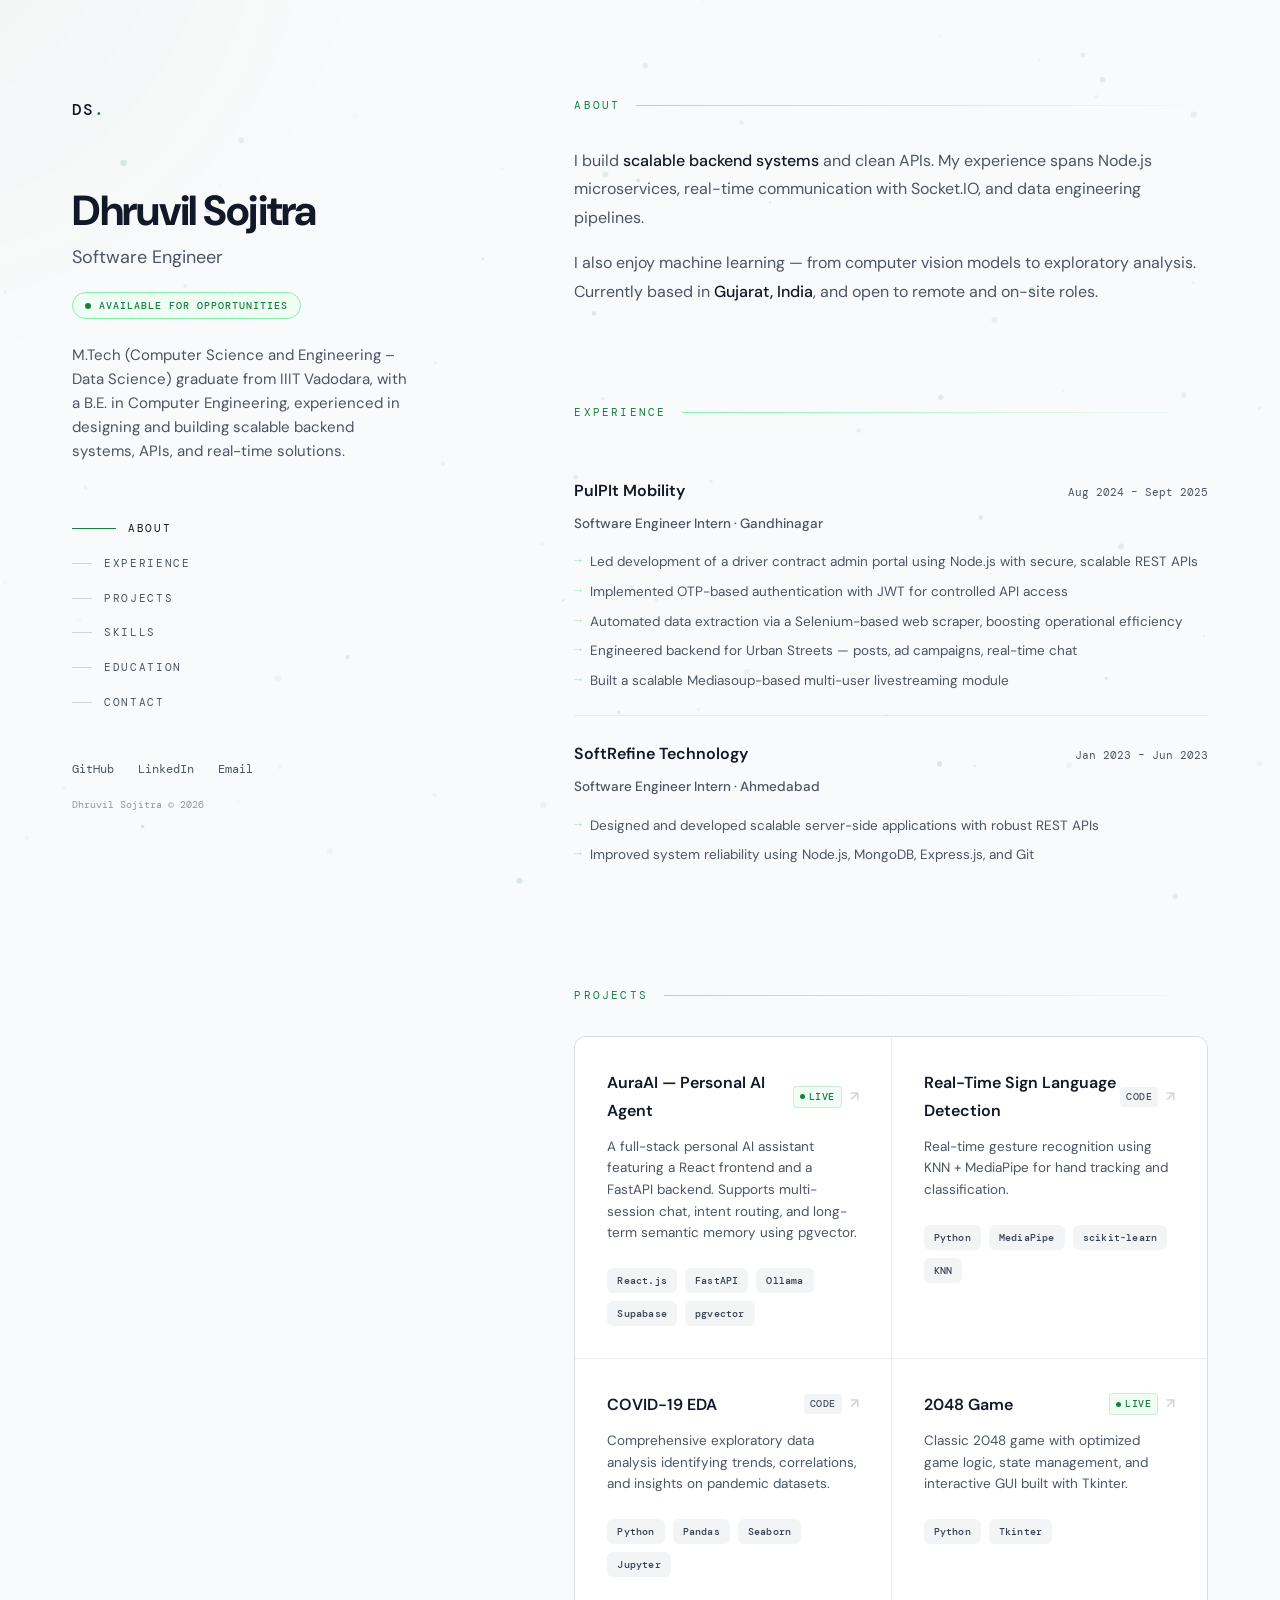
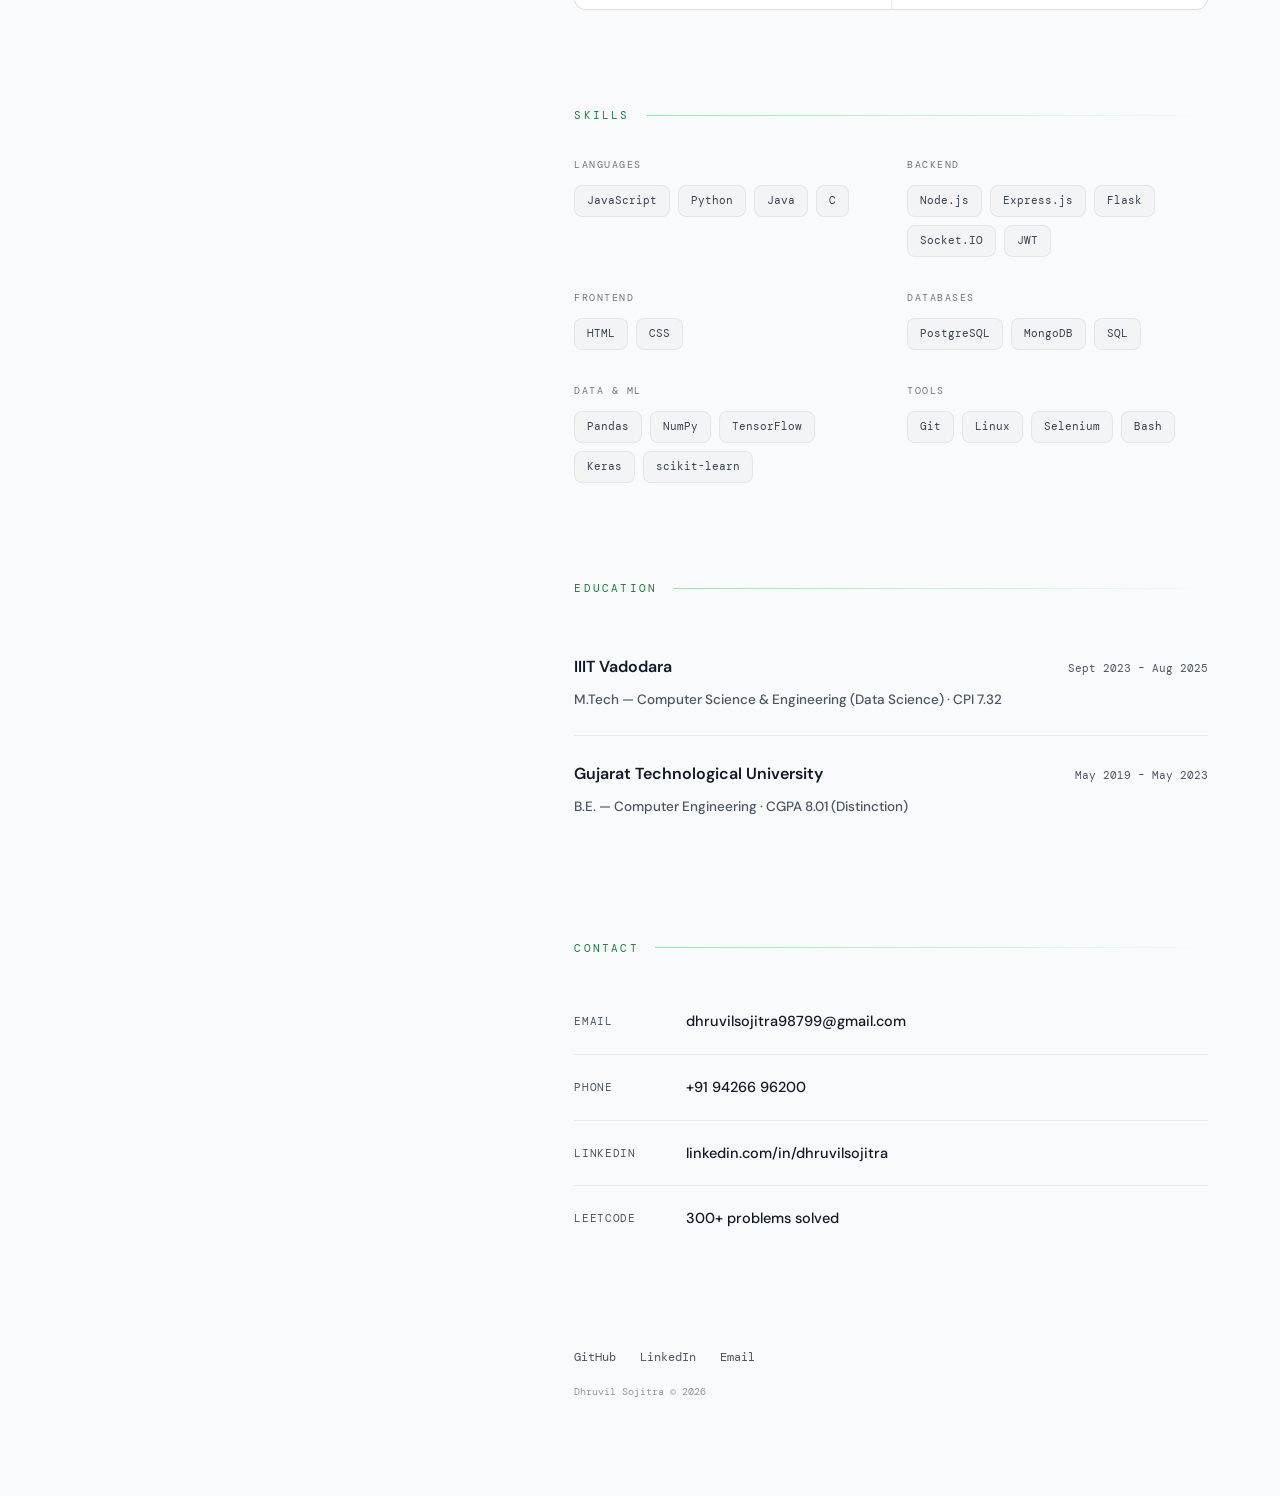
==== index.html @ 5734d267 "refactor: simplify experience, education, and contact sections to use a minimalist border-based list" ====
<!DOCTYPE html>
<html lang="en">

<head>
  <meta charset="UTF-8">
  <meta name="viewport" content="width=device-width, initial-scale=1.0">
  <title>Dhruvil Sojitra — Software Engineer</title>
  <link
    href="https://fonts.googleapis.com/css2?family=DM+Sans:ital,opsz,wght@0,300;0,400;0,500;0,700;1,300&family=DM+Mono:wght@300;400;500&display=swap"
    rel="stylesheet">
  <link rel="stylesheet" href="styles.css">
</head>

<body>

  <!-- Custom cursor -->
  <div id="cursor-dot"></div>
  <div id="cursor-ring"></div>

  <!-- Ambient light glow tracked by cursor -->
  <div id="ambient-light"></div>

  <!-- Particle background canvas -->
  <canvas id="particle-canvas"></canvas>

  <div class="container">
    <!-- Left Column (Sticky Sidebar Header/Hero) -->
    <header class="left-col">
      <div>
        <a href="#" class="logo">DS<span>.</span></a>

        <div class="hero-info">
          <h1>Dhruvil Sojitra</h1>
          <h2>Software Engineer</h2>
          <div class="hero-tag">Available for opportunities</div>
          <p class="hero-desc">
            M.Tech (Computer Science and Engineering – Data Science) graduate from IIIT Vadodara, with a B.E. in
            Computer Engineering, experienced in designing and building scalable backend systems, APIs, and real-time
            solutions.
          </p>
        </div>

        <nav class="nav-links">
          <a href="#about" class="nav-link active">
            <span class="nav-line"></span>
            <span class="nav-text">About</span>
          </a>
          <a href="#experience" class="nav-link">
            <span class="nav-line"></span>
            <span class="nav-text">Experience</span>
          </a>
          <a href="#projects" class="nav-link">
            <span class="nav-line"></span>
            <span class="nav-text">Projects</span>
          </a>
          <a href="#skills" class="nav-link">
            <span class="nav-line"></span>
            <span class="nav-text">Skills</span>
          </a>
          <a href="#education" class="nav-link">
            <span class="nav-line"></span>
            <span class="nav-text">Education</span>
          </a>
          <a href="#contact" class="nav-link">
            <span class="nav-line"></span>
            <span class="nav-text">Contact</span>
          </a>
        </nav>
      </div>

      <div class="left-footer">
        <div class="social-links">
          <a href="https://github.com/" target="_blank" aria-label="GitHub">GitHub</a>
          <a href="https://linkedin.com/" target="_blank" aria-label="LinkedIn">LinkedIn</a>
          <a href="mailto:dhruvilsojitra98799@gmail.com" aria-label="Email">Email</a>
        </div>
        <p class="copyright">Dhruvil Sojitra &copy; 2026</p>
      </div>
    </header>

    <!-- Right Column (Scrollable Main Content) -->
    <main class="right-col">
      <section id="about">
        <div class="section-label">About</div>
        <div class="about-text">
          <p>
            I build <strong>scalable backend systems</strong> and clean APIs. My experience spans Node.js microservices,
            real-time communication with Socket.IO, and data engineering pipelines.
          </p>
          <p>
            I also enjoy machine learning — from computer vision models to exploratory analysis. Currently based in
            <strong>Gujarat, India</strong>, and open to remote and on-site roles.
          </p>
        </div>
      </section>

      <section id="experience">
        <div class="section-label">Experience</div>

        <div class="exp-item">
          <div class="exp-header">
            <span class="exp-company">PulPIt Mobility</span>
            <span class="exp-date">Aug 2024 – Sept 2025</span>
          </div>
          <div class="exp-role">Software Engineer Intern · Gandhinagar</div>
          <ul class="exp-bullets">
            <li>Led development of a driver contract admin portal using Node.js with secure, scalable REST APIs</li>
            <li>Implemented OTP-based authentication with JWT for controlled API access</li>
            <li>Automated data extraction via a Selenium-based web scraper, boosting operational efficiency</li>
            <li>Engineered backend for Urban Streets — posts, ad campaigns, real-time chat</li>
            <li>Built a scalable Mediasoup-based multi-user livestreaming module</li>
          </ul>
        </div>

        <div class="exp-item">
          <div class="exp-header">
            <span class="exp-company">SoftRefine Technology</span>
            <span class="exp-date">Jan 2023 – Jun 2023</span>
          </div>
          <div class="exp-role">Software Engineer Intern · Ahmedabad</div>
          <ul class="exp-bullets">
            <li>Designed and developed scalable server-side applications with robust REST APIs</li>
            <li>Improved system reliability using Node.js, MongoDB, Express.js, and Git</li>
          </ul>
        </div>
      </section>

      <section id="projects">
        <div class="section-label">Projects</div>
        <div class="projects-grid">
          <a class="project-card" href="https://github.com/SojitraDhruvil/ai-agent-backend" target="_blank">
            <div class="project-name">
              <span>AuraAI — Personal AI Agent</span>
              <div class="project-link-meta">
                <span class="link-type live-tag"><span class="live-dot"></span>Live</span>
                <span class="project-arrow">↗</span>
              </div>
            </div>
            <p class="project-desc">A full-stack personal AI assistant featuring a React frontend and a FastAPI backend.
              Supports multi-session chat, intent routing, and long-term semantic memory using pgvector.</p>
            <div class="project-stack">
              <span class="tag">React.js</span>
              <span class="tag">FastAPI</span>
              <span class="tag">Ollama</span>
              <span class="tag">Supabase</span>
              <span class="tag">pgvector</span>
            </div>
          </a>
          <a class="project-card" href="https://github.com/SojitraDhruvil/SIgn-Language-detaction-using-KNN"
            target="_blank">
            <div class="project-name">
              <span>Real-Time Sign Language Detection</span>
              <div class="project-link-meta">
                <span class="link-type">Code</span>
                <span class="project-arrow">↗</span>
              </div>
            </div>
            <p class="project-desc">Real-time gesture recognition using KNN + MediaPipe for hand tracking and
              classification.</p>
            <div class="project-stack">
              <span class="tag">Python</span>
              <span class="tag">MediaPipe</span>
              <span class="tag">scikit-learn</span>
              <span class="tag">KNN</span>
            </div>
          </a>

          <a class="project-card" href="https://github.com/SojitraDhruvil/covid-19-visualization/tree/main"
            target="_blank">
            <div class="project-name">
              <span>COVID-19 EDA</span>
              <div class="project-link-meta">
                <span class="link-type">Code</span>
                <span class="project-arrow">↗</span>
              </div>
            </div>
            <p class="project-desc">Comprehensive exploratory data analysis identifying trends, correlations, and
              insights on pandemic datasets.</p>
            <div class="project-stack">
              <span class="tag">Python</span>
              <span class="tag">Pandas</span>
              <span class="tag">Seaborn</span>
              <span class="tag">Jupyter</span>
            </div>
          </a>



          <a class="project-card" href="https://2048-web-eight.vercel.app" target="_blank">
            <div class="project-name">
              <span>2048 Game</span>
              <div class="project-link-meta">
                <span class="link-type live-tag"><span class="live-dot"></span>Live</span>
                <span class="project-arrow">↗</span>
              </div>
            </div>
            <p class="project-desc">Classic 2048 game with optimized game logic, state management, and interactive GUI
              built with Tkinter.</p>
            <div class="project-stack">
              <span class="tag">Python</span>
              <span class="tag">Tkinter</span>
            </div>
          </a>
        </div>
      </section>

      <section id="skills">
        <div class="section-label">Skills</div>
        <div class="skills-grid">
          <div class="skill-group">
            <div class="skill-group-name">Languages</div>
            <div class="skill-tags">
              <span class="skill-tag">JavaScript</span>
              <span class="skill-tag">Python</span>
              <span class="skill-tag">Java</span>
              <span class="skill-tag">C</span>
            </div>
          </div>
          <div class="skill-group">
            <div class="skill-group-name">Backend</div>
            <div class="skill-tags">
              <span class="skill-tag">Node.js</span>
              <span class="skill-tag">Express.js</span>
              <span class="skill-tag">Flask</span>
              <span class="skill-tag">Socket.IO</span>
              <span class="skill-tag">JWT</span>
            </div>
          </div>
          <div class="skill-group">
            <div class="skill-group-name">Frontend</div>
            <div class="skill-tags">
              <span class="skill-tag">HTML</span>
              <span class="skill-tag">CSS</span>
            </div>
          </div>
          <div class="skill-group">
            <div class="skill-group-name">Databases</div>
            <div class="skill-tags">
              <span class="skill-tag">PostgreSQL</span>
              <span class="skill-tag">MongoDB</span>
              <span class="skill-tag">SQL</span>
            </div>
          </div>
          <div class="skill-group">
            <div class="skill-group-name">Data & ML</div>
            <div class="skill-tags">
              <span class="skill-tag">Pandas</span>
              <span class="skill-tag">NumPy</span>
              <span class="skill-tag">TensorFlow</span>
              <span class="skill-tag">Keras</span>
              <span class="skill-tag">scikit-learn</span>
            </div>
          </div>
          <div class="skill-group">
            <div class="skill-group-name">Tools</div>
            <div class="skill-tags">
              <span class="skill-tag">Git</span>
              <span class="skill-tag">Linux</span>
              <span class="skill-tag">Selenium</span>
              <span class="skill-tag">Bash</span>
            </div>
          </div>
        </div>
      </section>

      <section id="education">
        <div class="section-label">Education</div>

        <div class="edu-item">
          <div class="edu-header">
            <span class="edu-school">IIIT Vadodara</span>
            <span class="edu-date">Sept 2023 – Aug 2025</span>
          </div>
          <div class="edu-degree">M.Tech — Computer Science & Engineering (Data Science) · CPI 7.32</div>
        </div>

        <div class="edu-item">
          <div class="edu-header">
            <span class="edu-school">Gujarat Technological University</span>
            <span class="edu-date">May 2019 – May 2023</span>
          </div>
          <div class="edu-degree">B.E. — Computer Engineering · CGPA 8.01 (Distinction)</div>
        </div>
      </section>

      <section id="contact">
        <div class="section-label">Contact</div>
        <div class="contact-list">
          <a class="contact-row" href="mailto:dhruvilsojitra98799@gmail.com">
            <span class="contact-label">Email</span>
            <span class="contact-value">dhruvilsojitra98799@gmail.com</span>
          </a>
          <a class="contact-row" href="tel:+919426696200">
            <span class="contact-label">Phone</span>
            <span class="contact-value">+91 94266 96200</span>
          </a>
          <a class="contact-row" href="https://linkedin.com/" target="_blank">
            <span class="contact-label">LinkedIn</span>
            <span class="contact-value">linkedin.com/in/dhruvilsojitra</span>
          </a>
          <a class="contact-row" href="https://leetcode.com/u/dhruvil_sojitra/" target="_blank">
            <span class="contact-label">LeetCode</span>
            <span class="contact-value">300+ problems solved</span>
          </a>
        </div>
      </section>

      <!-- Mobile-only Footer -->
      <footer class="mobile-footer">
        <div class="social-links">
          <a href="https://github.com/" target="_blank">GitHub</a>
          <a href="https://linkedin.com/" target="_blank">LinkedIn</a>
          <a href="mailto:dhruvilsojitra98799@gmail.com">Email</a>
        </div>
        <p class="copyright">Dhruvil Sojitra &copy; 2026</p>
      </footer>
    </main>
  </div>

  <script src="script.js"></script>
</body>

</html>
---- styles.css ----
:root {
  /* Premium Soft Warm Light Color System */
  --bg: #f9fafb;             /* ultra-clean light slate gray-white */
  --bg-sidebar: #f3f4f6;     /* slightly darker off-white for sticky sidebar */
  --surface: #ffffff;        /* pure white for cards */
  --text: #111827;           /* deep graphite black */
  --muted: #4b5563;          /* slate gray */
  --faint: #d1d5db;          /* light border gray */
  --border: rgba(0, 0, 0, 0.06);

  /* Forest Green Accent */
  --accent: #15803d;         /* modern forest green */
  --accent-light: #f0fdf4;   /* very light mint glow */
  --accent-mid: #86efac;     /* pastel green */
  --accent-glow: rgba(21, 128, 61, 0.06);

  --tag-bg: #f3f4f6;
  --tag-text: #374151;
}

*,
*::before,
*::after {
  box-sizing: border-box;
  margin: 0;
  padding: 0;
}

html {
  scroll-behavior: smooth;
  scroll-padding-top: 2rem;
}

body {
  font-family: 'DM Sans', sans-serif;
  background: var(--bg);
  color: var(--text);
  font-size: 15px;
  line-height: 1.7;
  -webkit-font-smoothing: antialiased;
  overflow-x: hidden;
}

/* Custom cursor (Hidden by default on touch screens, active on desktop) */
@media (hover: hover) and (pointer: fine) {
  * {
    cursor: none !important;
  }
  
  #cursor-dot {
    position: fixed;
    top: 0;
    left: 0;
    z-index: 9999;
    width: 6px;
    height: 6px;
    border-radius: 50%;
    background: var(--text);
    pointer-events: none;
    transform: translate(-50%, -50%);
    transition: width 0.15s, height 0.15s, background-color 0.15s;
  }

  #cursor-ring {
    position: fixed;
    top: 0;
    left: 0;
    z-index: 9998;
    width: 32px;
    height: 32px;
    border-radius: 50%;
    border: 1px solid var(--text);
    pointer-events: none;
    transform: translate(-50%, -50%);
    opacity: 0.3;
    transition: width 0.25s cubic-bezier(0.215, 0.610, 0.355, 1.000), 
                height 0.25s cubic-bezier(0.215, 0.610, 0.355, 1.000), 
                opacity 0.25s, border-color 0.25s;
  }

  body.hovering #cursor-dot {
    width: 10px;
    height: 10px;
    background-color: var(--accent);
  }

  body.hovering #cursor-ring {
    width: 48px;
    height: 48px;
    opacity: 0.15;
    border-color: var(--accent);
  }
}

/* ─── AMBIENT GLOW BACKDROP ─── */
#ambient-light {
  position: fixed;
  top: 0;
  left: 0;
  width: 100%;
  height: 100%;
  pointer-events: none;
  z-index: 0;
  background: radial-gradient(
    600px circle at var(--mouse-x, -100px) var(--mouse-y, -100px),
    rgba(21, 128, 61, 0.04),
    transparent 80%
  );
}

/* ─── PARTICLE CANVAS ─── */
#particle-canvas {
  position: fixed;
  top: 0;
  left: 0;
  width: 100%;
  height: 100%;
  pointer-events: none;
  z-index: 0;
  opacity: 0.4;
}

/* ─── LAYOUT CONTAINER ─── */
.container {
  display: flex;
  max-width: 1200px;
  margin: 0 auto;
  gap: 5rem;
  padding: 0 2rem;
  position: relative;
  z-index: 1;
}

/* ─── LEFT COLUMN (Sticky Hero / Navigation) ─── */
.left-col {
  position: sticky;
  top: 0;
  height: 100vh;
  width: 40%;
  padding: 6rem 0;
  display: flex;
  flex-direction: column;
  justify-content: space-between;
  gap: 3rem;
}

.logo {
  font-family: 'DM Mono', monospace;
  font-size: 16px;
  font-weight: 500;
  letter-spacing: 0.05em;
  color: var(--text);
  text-decoration: none;
}

.logo span {
  color: var(--accent);
}

.hero-info {
  margin-top: 4rem;
}

.hero-info h1 {
  font-size: 42px;
  font-weight: 700;
  letter-spacing: -0.03em;
  line-height: 1.1;
  color: var(--text);
}

.hero-info h2 {
  font-size: 18px;
  font-weight: 400;
  color: var(--muted);
  margin-top: 0.5rem;
}

.hero-tag {
  display: inline-flex;
  align-items: center;
  gap: 8px;
  font-family: 'DM Mono', monospace;
  font-size: 10px;
  text-transform: uppercase;
  letter-spacing: 0.1em;
  color: var(--accent);
  background: var(--accent-light);
  border: 1px solid var(--accent-mid);
  padding: 4px 12px;
  border-radius: 99px;
  margin-top: 1.25rem;
  font-weight: 500;
}

.hero-tag::before {
  content: '';
  width: 6px;
  height: 6px;
  border-radius: 50%;
  background: var(--accent);
  animation: pulse-ring 2s ease infinite;
}

@keyframes pulse-ring {
  0% {
    transform: scale(0.9);
    opacity: 1;
  }
  50% {
    transform: scale(1.15);
    opacity: 0.4;
  }
  100% {
    transform: scale(0.9);
    opacity: 1;
  }
}

.hero-desc {
  font-size: 15px;
  color: var(--muted);
  margin-top: 1.5rem;
  max-width: 340px;
  line-height: 1.6;
}

/* Vertical Sticky Nav Links */
.left-col .nav-links {
  display: flex;
  flex-direction: column;
  gap: 1rem;
  margin-top: 3.5rem;
}

.nav-link {
  display: flex;
  align-items: center;
  gap: 0.75rem;
  text-decoration: none;
  color: var(--muted);
  font-family: 'DM Mono', monospace;
  font-size: 11px;
  text-transform: uppercase;
  letter-spacing: 0.15em;
  width: fit-content;
  transition: color 0.3s;
}

.nav-line {
  width: 20px;
  height: 1px;
  background: var(--faint);
  transition: width 0.3s ease, background-color 0.3s ease;
}

.nav-link:hover,
.nav-link.active {
  color: var(--text);
}

.nav-link:hover .nav-line,
.nav-link.active .nav-line {
  width: 44px;
  background-color: var(--accent);
}

/* Left Footer */
.left-footer {
  margin-top: auto;
}

.social-links {
  display: flex;
  gap: 1.5rem;
  margin-bottom: 1rem;
}

.social-links a {
  font-family: 'DM Mono', monospace;
  font-size: 12px;
  color: var(--muted);
  text-decoration: none;
  transition: color 0.2s, transform 0.2s;
}

.social-links a:hover {
  color: var(--accent);
}

.copyright {
  font-family: 'DM Mono', monospace;
  font-size: 10px;
  color: var(--muted);
  opacity: 0.6;
}


/* ─── RIGHT COLUMN (Scrollable Sections) ─── */
.right-col {
  width: 60%;
  padding: 6rem 0;
  display: flex;
  flex-direction: column;
  gap: 6rem;
}

section {
  position: relative;
}

.section-label {
  font-family: 'DM Mono', monospace;
  font-size: 11px;
  letter-spacing: 0.2em;
  text-transform: uppercase;
  color: var(--accent);
  margin-bottom: 2rem;
  display: flex;
  align-items: center;
  gap: 1rem;
}

.section-label::after {
  content: '';
  flex: 1;
  height: 1px;
  background: linear-gradient(to right, var(--accent-mid), transparent);
}

/* ─── ABOUT ─── */
.about-text {
  font-size: 16px;
  line-height: 1.8;
  color: var(--muted);
  display: flex;
  flex-direction: column;
  gap: 1rem;
}

.about-text strong {
  color: var(--text);
  font-weight: 500;
}


/* ─── EXPERIENCE ─── */
.exp-item {
  position: relative;
  padding: 1.5rem 0;
  border-bottom: 1px solid var(--border);
  transition: all 0.3s cubic-bezier(0.25, 0.46, 0.45, 0.94);
}

.exp-item:last-child {
  border-bottom: none;
}

.exp-item:hover {
  padding-left: 12px;
}

.exp-item:hover .exp-company {
  color: var(--accent);
}

.exp-header {
  display: flex;
  justify-content: space-between;
  align-items: baseline;
  flex-wrap: wrap;
  gap: 0.5rem;
  margin-bottom: 0.5rem;
}

.exp-company {
  font-weight: 600;
  font-size: 16px;
  color: var(--text);
  transition: color 0.2s;
}

.exp-date {
  font-family: 'DM Mono', monospace;
  font-size: 11px;
  color: var(--muted);
}

.exp-role {
  font-size: 13.5px;
  font-weight: 500;
  color: var(--muted);
  margin-bottom: 1rem;
}

.exp-bullets {
  list-style: none;
  display: flex;
  flex-direction: column;
  gap: 0.5rem;
}

.exp-bullets li {
  font-size: 13.5px;
  color: var(--muted);
  padding-left: 1rem;
  position: relative;
  line-height: 1.6;
}

.exp-bullets li::before {
  content: '→';
  position: absolute;
  left: 0;
  top: 0;
  color: var(--accent-mid);
  font-family: 'DM Mono', monospace;
  font-size: 12px;
  transition: color 0.3s;
}

.exp-item:hover .exp-bullets li::before {
  color: var(--accent);
}


/* ─── PROJECTS ─── */
.projects-grid {
  display: grid;
  grid-template-columns: repeat(auto-fill, minmax(280px, 1fr));
  gap: 1px;
  border: 1px solid var(--border);
  border-radius: 12px;
  overflow: hidden;
  background: var(--border);
}

.project-card {
  background: var(--surface);
  padding: 2rem;
  text-decoration: none;
  color: inherit;
  display: block;
  position: relative;
  transition: background 0.25s, transform 0.25s, box-shadow 0.25s;
  overflow: hidden;
}

.project-card::before {
  content: '';
  position: absolute;
  top: 0; left: 0; right: 0; height: 2px;
  background: linear-gradient(90deg, var(--accent), var(--accent-mid));
  transform: scaleX(0);
  transform-origin: left;
  transition: transform 0.3s ease;
}

.project-card:hover {
  background: var(--accent-light);
  transform: translateY(-2px);
  box-shadow: 0 8px 24px rgba(0, 0, 0, 0.03);
}

.project-card:hover::before {
  transform: scaleX(1);
}

.project-name {
  font-weight: 600;
  font-size: 16px;
  color: var(--text);
  margin-bottom: 0.75rem;
  display: flex;
  align-items: center;
  justify-content: space-between;
  transition: color 0.2s;
}

.project-card:hover .project-name {
  color: var(--accent);
}

.project-arrow {
  color: var(--faint);
  font-size: 14px;
  transition: transform 0.25s, color 0.25s;
}

.project-card:hover .project-arrow {
  transform: translate(3px, -3px);
  color: var(--accent);
}

.project-link-meta {
  display: flex;
  align-items: center;
  gap: 0.5rem;
}

.link-type {
  font-family: 'DM Mono', monospace;
  font-size: 9.5px;
  text-transform: uppercase;
  letter-spacing: 0.05em;
  color: var(--muted);
  background: var(--tag-bg);
  padding: 2px 6px;
  border-radius: 4px;
  transition: all 0.2s;
  font-weight: 500;
}

.project-card:hover .link-type {
  background: rgba(21, 128, 61, 0.08);
  color: var(--accent);
}

.live-tag {
  display: inline-flex;
  align-items: center;
  gap: 4px;
  background: var(--accent-light) !important;
  color: var(--accent) !important;
  border: 1px solid rgba(21, 128, 61, 0.15);
}

.live-dot {
  width: 5px;
  height: 5px;
  background-color: var(--accent);
  border-radius: 50%;
  animation: live-blink 1.5s ease-in-out infinite;
}

@keyframes live-blink {
  0%, 100% {
    opacity: 0.35;
    transform: scale(0.9);
  }
  50% {
    opacity: 1;
    transform: scale(1.25);
  }
}



.project-desc {
  font-size: 13.5px;
  color: var(--muted);
  margin-bottom: 1.5rem;
  line-height: 1.6;
}

.project-stack {
  display: flex;
  flex-wrap: wrap;
  gap: 8px;
}

.tag {
  font-family: 'DM Mono', monospace;
  font-size: 10px;
  color: var(--tag-text);
  background: var(--tag-bg);
  padding: 4px 10px;
  border-radius: 6px;
  letter-spacing: 0.02em;
  font-weight: 500;
  transition: all 0.2s;
}

.project-card:hover .tag {
  background: rgba(21, 128, 61, 0.08);
  color: var(--accent);
}


/* ─── SKILLS ─── */
.skills-grid {
  display: grid;
  grid-template-columns: repeat(2, 1fr);
  gap: 2rem;
}

.skill-group-name {
  font-family: 'DM Mono', monospace;
  font-size: 10px;
  letter-spacing: 0.15em;
  text-transform: uppercase;
  color: var(--muted);
  margin-bottom: 0.75rem;
  opacity: 0.8;
}

.skill-tags {
  display: flex;
  flex-wrap: wrap;
  gap: 8px;
}

.skill-tag {
  font-family: 'DM Mono', monospace;
  font-size: 10.5px;
  color: var(--tag-text);
  background: var(--tag-bg);
  padding: 6px 12px;
  border-radius: 8px;
  border: 1px solid var(--border);
  transition: all 0.2s cubic-bezier(0.215, 0.610, 0.355, 1.000);
}

.skill-tag:hover {
  background: var(--accent-light);
  color: var(--accent);
  border-color: var(--accent-mid);
  transform: translateY(-2px);
  box-shadow: 0 4px 12px rgba(21, 128, 61, 0.05);
}


/* ─── EDUCATION ─── */
.edu-item {
  position: relative;
  padding: 1.5rem 0;
  border-bottom: 1px solid var(--border);
  transition: all 0.3s cubic-bezier(0.25, 0.46, 0.45, 0.94);
}

.edu-item:last-child {
  border-bottom: none;
}

.edu-item:hover {
  padding-left: 12px;
}

.edu-item:hover .edu-school {
  color: var(--accent);
}

.edu-header {
  display: flex;
  justify-content: space-between;
  align-items: baseline;
  flex-wrap: wrap;
  gap: 0.5rem;
  margin-bottom: 0.5rem;
}

.edu-school {
  font-weight: 600;
  font-size: 16px;
  color: var(--text);
  transition: color 0.2s;
}

.edu-date {
  font-family: 'DM Mono', monospace;
  font-size: 11px;
  color: var(--muted);
}

.edu-degree {
  font-size: 13.5px;
  font-weight: 500;
  color: var(--muted);
}


/* ─── CONTACT ─── */
.contact-list {
  display: flex;
  flex-direction: column;
}

.contact-row {
  display: flex;
  align-items: center;
  gap: 0.75rem;
  padding: 1.25rem 0;
  border-bottom: 1px solid var(--border);
  text-decoration: none;
  color: var(--text);
  transition: all 0.3s cubic-bezier(0.25, 0.46, 0.45, 0.94);
}

.contact-row:last-child {
  border-bottom: none;
}

.contact-row:hover {
  padding-left: 12px;
  color: var(--accent);
}

.contact-label {
  font-family: 'DM Mono', monospace;
  font-size: 11px;
  color: var(--muted);
  width: 100px;
  flex-shrink: 0;
  letter-spacing: 0.06em;
  text-transform: uppercase;
}

.contact-value {
  font-size: 14.5px;
  font-weight: 500;
  word-break: break-all;
  transition: color 0.2s;
}


/* ─── RESPONSIVE STYLES ─── */
@media (max-width: 1023px) {
  /* Hide custom cursor elements on mobile / tablet to prevent lag */
  #cursor-dot,
  #cursor-ring {
    display: none !important;
  }
  
  * {
    cursor: auto !important;
  }

  .container {
    flex-direction: column;
    gap: 3rem;
    padding: 0 1.5rem;
  }

  .left-col {
    position: relative;
    width: 100%;
    height: auto;
    padding: 4rem 0 0;
  }

  .hero-info {
    margin-top: 2rem;
  }

  .hero-info h1 {
    font-size: 36px;
  }

  .left-col .nav-links {
    display: none; /* Hide vertical navigation on mobile devices */
  }

  .left-footer {
    display: none; /* Move to the bottom footer */
  }

  .right-col {
    width: 100%;
    padding: 0 0 4rem;
    gap: 4.5rem;
  }

  .skills-grid {
    grid-template-columns: 1fr;
    gap: 1.5rem;
  }

  .contact-row {
    padding: 1rem 0;
  }
}
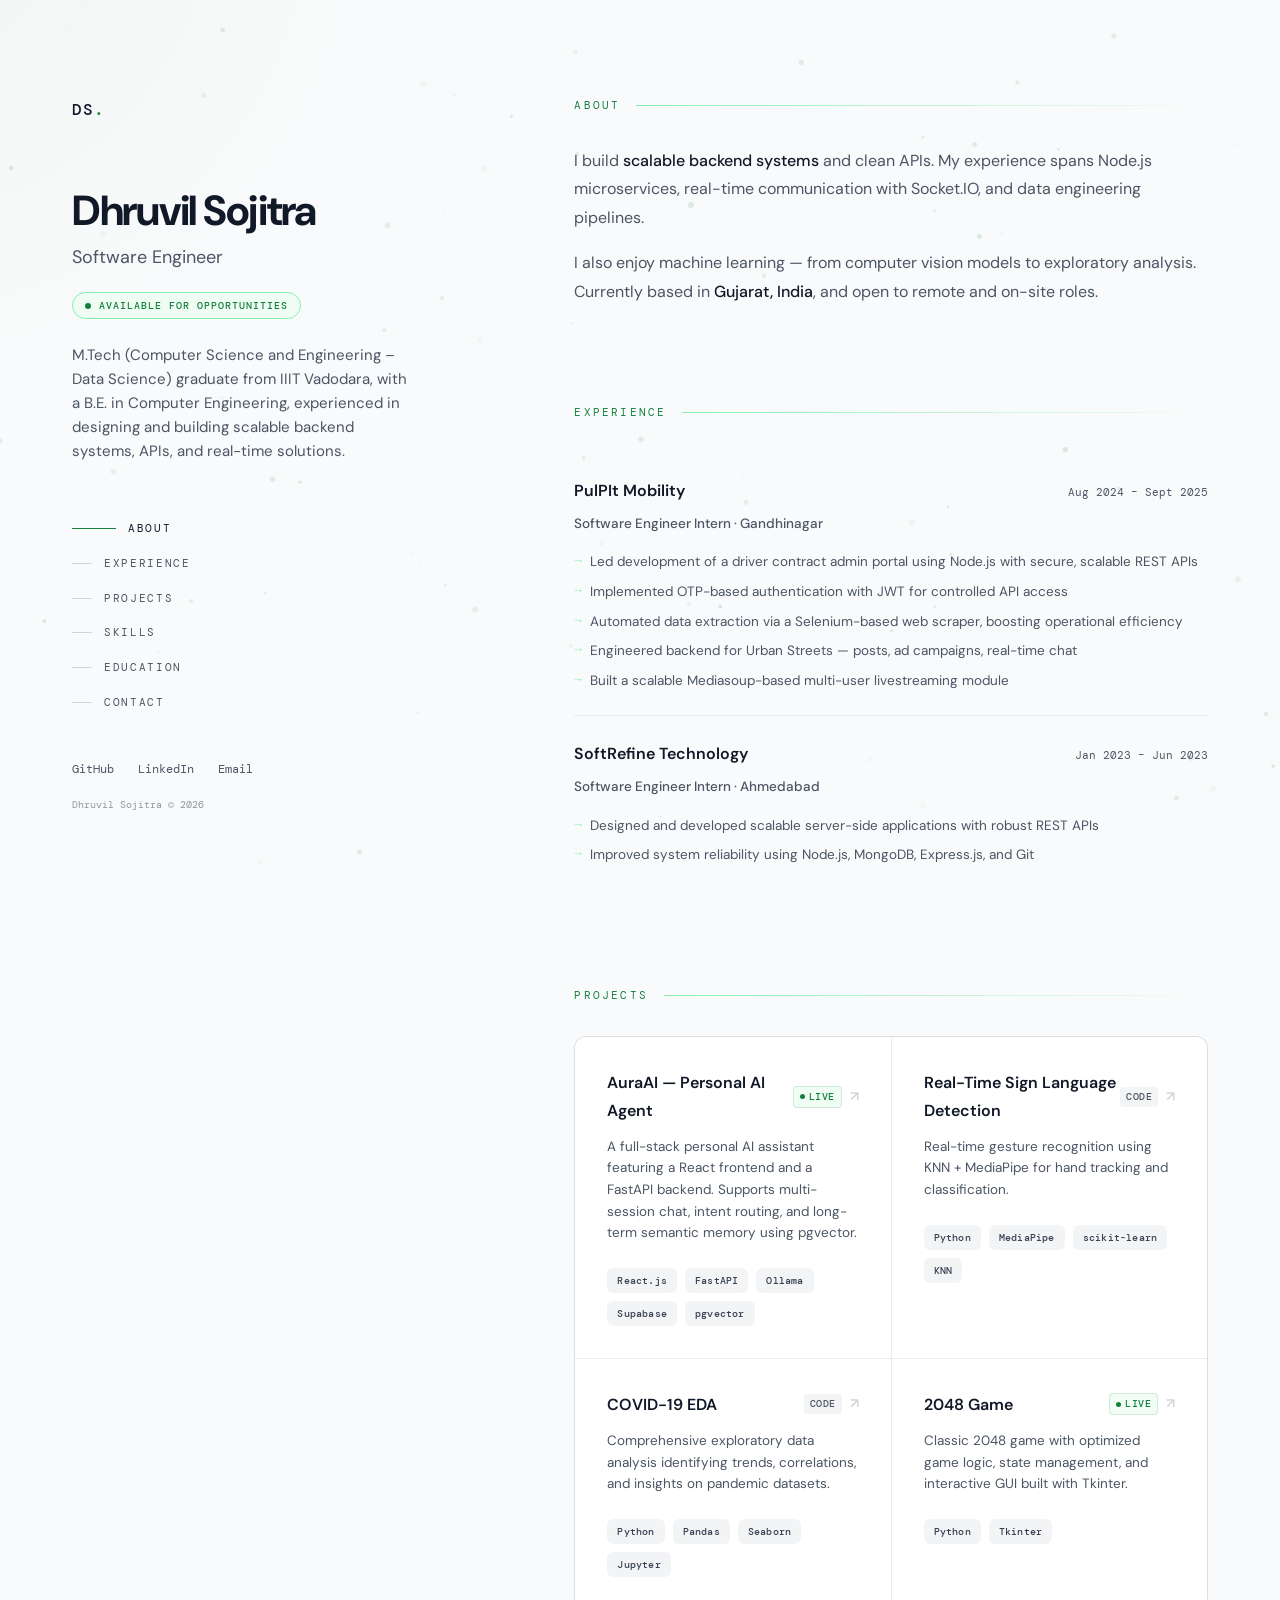
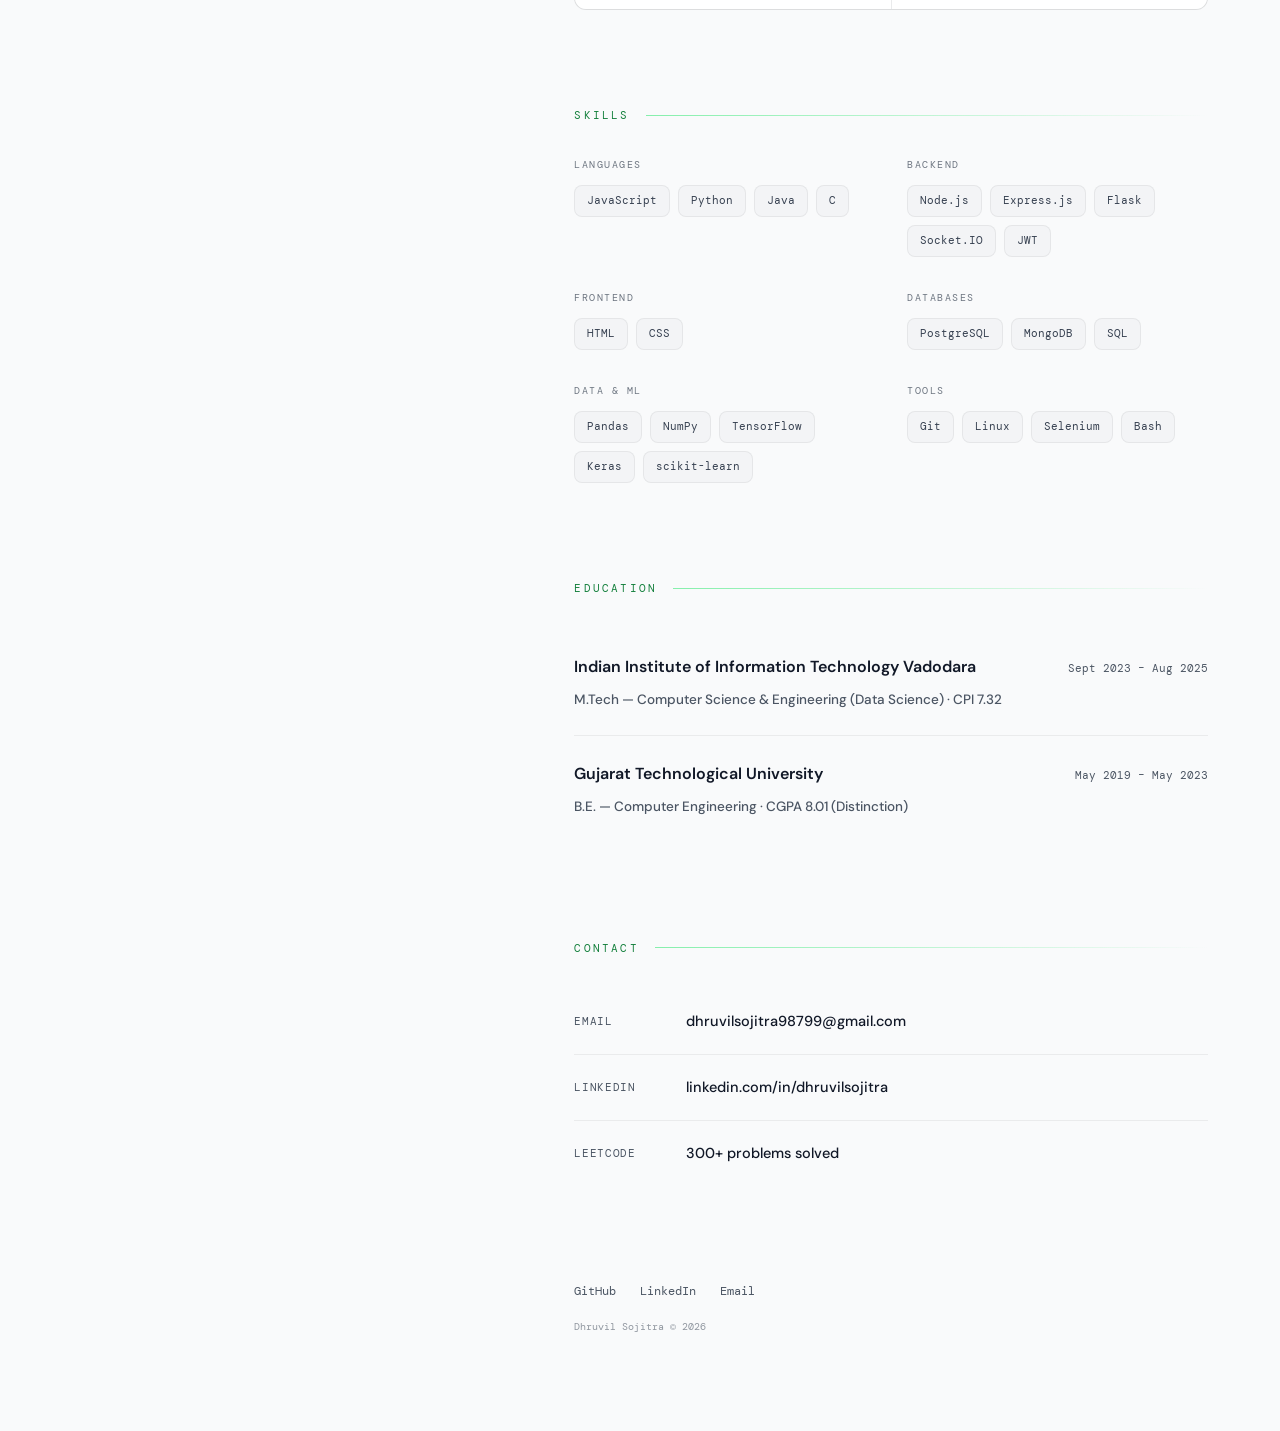
==== commit 10dfa796: "chore: update project link, expand institution name, and comment out phone contact" ====
--- a/index.html
+++ b/index.html
@@ -128,7 +128,7 @@
       <section id="projects">
         <div class="section-label">Projects</div>
         <div class="projects-grid">
-          <a class="project-card" href="https://github.com/SojitraDhruvil/ai-agent-backend" target="_blank">
+          <a class="project-card" href="https://aura-ai-pearl.vercel.app" target="_blank">
             <div class="project-name">
               <span>AuraAI — Personal AI Agent</span>
               <div class="project-link-meta">
@@ -268,7 +268,7 @@
 
         <div class="edu-item">
           <div class="edu-header">
-            <span class="edu-school">IIIT Vadodara</span>
+            <span class="edu-school">Indian Institute of Information Technology Vadodara</span>
             <span class="edu-date">Sept 2023 – Aug 2025</span>
           </div>
           <div class="edu-degree">M.Tech — Computer Science & Engineering (Data Science) · CPI 7.32</div>
@@ -290,10 +290,10 @@
             <span class="contact-label">Email</span>
             <span class="contact-value">dhruvilsojitra98799@gmail.com</span>
           </a>
-          <a class="contact-row" href="tel:+919426696200">
+          <!-- <a class="contact-row" href="tel:+919426696200">
             <span class="contact-label">Phone</span>
             <span class="contact-value">+91 94266 96200</span>
-          </a>
+          </a> -->
           <a class="contact-row" href="https://linkedin.com/" target="_blank">
             <span class="contact-label">LinkedIn</span>
             <span class="contact-value">linkedin.com/in/dhruvilsojitra</span>
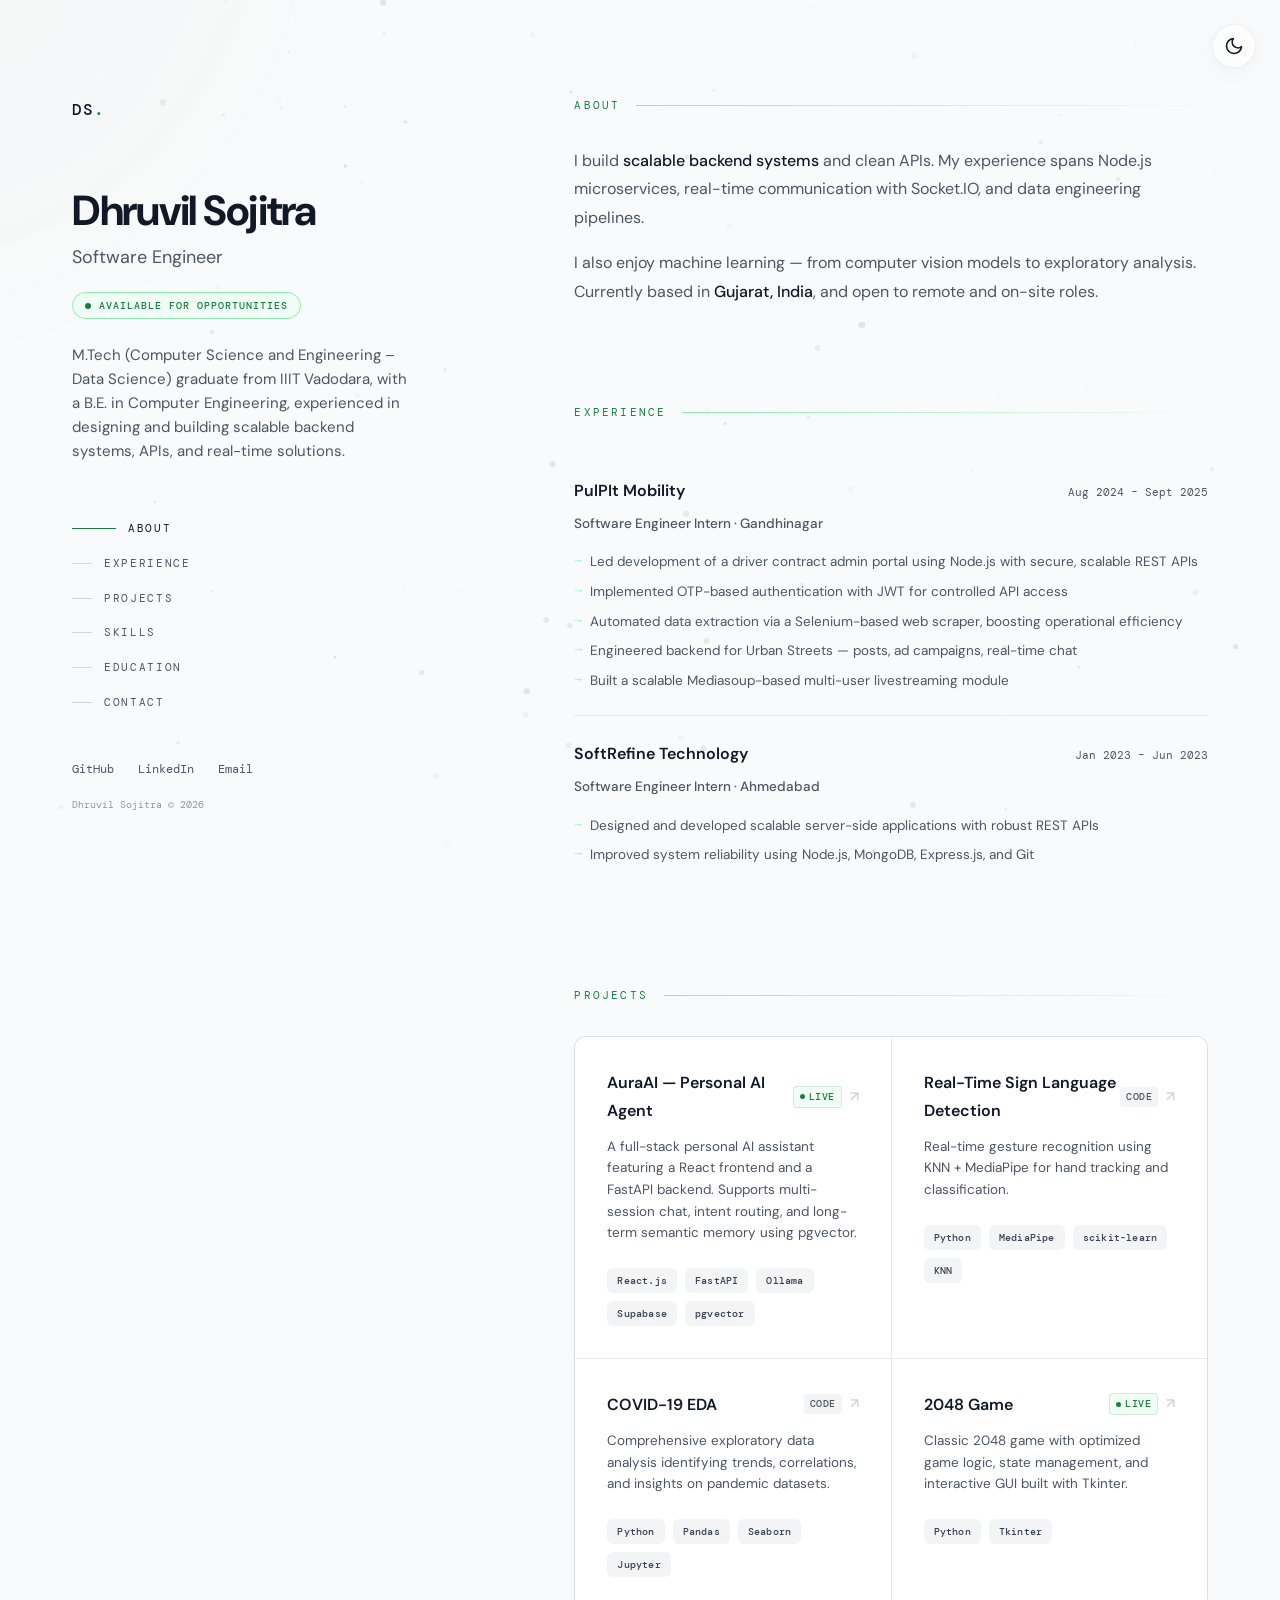
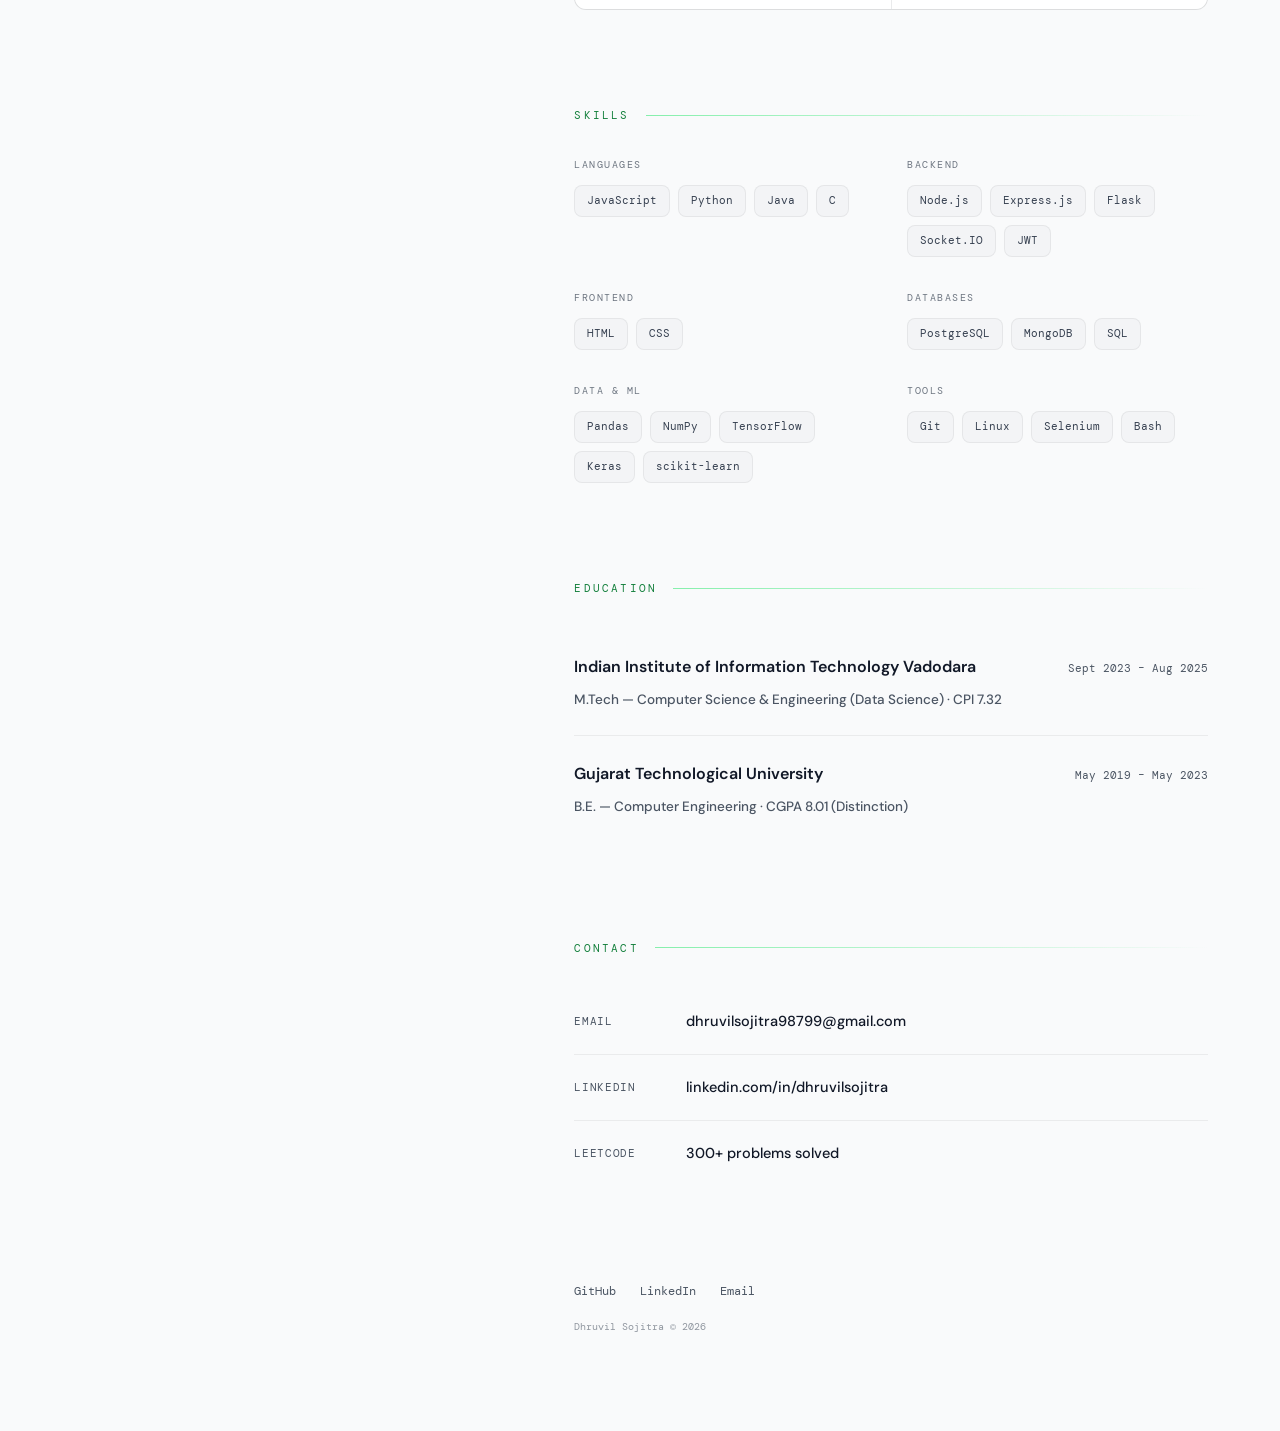
==== commit 2b79b775: "feat: add persistent dark mode support with theme toggle button and dynamic particle accents" ====
--- a/index.html
+++ b/index.html
@@ -9,6 +9,17 @@
     href="https://fonts.googleapis.com/css2?family=DM+Sans:ital,opsz,wght@0,300;0,400;0,500;0,700;1,300&family=DM+Mono:wght@300;400;500&display=swap"
     rel="stylesheet">
   <link rel="stylesheet" href="styles.css">
+  <script>
+    // Blocking script to prevent flash of light theme
+    (function () {
+      const savedTheme = localStorage.getItem('theme');
+      if (savedTheme === 'dark' || (!savedTheme && window.matchMedia('(prefers-color-scheme: dark)').matches)) {
+        document.documentElement.classList.add('dark');
+      } else {
+        document.documentElement.classList.remove('dark');
+      }
+    })();
+  </script>
 </head>
 
 <body>
@@ -22,6 +33,26 @@
 
   <!-- Particle background canvas -->
   <canvas id="particle-canvas"></canvas>
+
+  <!-- Floating Theme Toggle Button -->
+  <button id="theme-toggle" class="theme-toggle" aria-label="Toggle theme">
+    <!-- Sun icon -->
+    <svg class="sun-icon" xmlns="http://www.w3.org/2000/svg" viewBox="0 0 24 24" fill="none" stroke="currentColor" stroke-width="2" stroke-linecap="round" stroke-linejoin="round">
+      <circle cx="12" cy="12" r="5"></circle>
+      <line x1="12" y1="1" x2="12" y2="3"></line>
+      <line x1="12" y1="21" x2="12" y2="23"></line>
+      <line x1="4.22" y1="4.22" x2="5.64" y2="5.64"></line>
+      <line x1="18.36" y1="18.36" x2="19.78" y2="19.78"></line>
+      <line x1="1" y1="12" x2="3" y2="12"></line>
+      <line x1="21" y1="12" x2="23" y2="12"></line>
+      <line x1="4.22" y1="19.78" x2="5.64" y2="18.36"></line>
+      <line x1="18.36" y1="5.64" x2="19.78" y2="4.22"></line>
+    </svg>
+    <!-- Moon icon -->
+    <svg class="moon-icon" xmlns="http://www.w3.org/2000/svg" viewBox="0 0 24 24" fill="none" stroke="currentColor" stroke-width="2" stroke-linecap="round" stroke-linejoin="round">
+      <path d="M21 12.79A9 9 0 1 1 11.21 3 7 7 0 0 0 21 12.79z"></path>
+    </svg>
+  </button>
 
   <div class="container">
     <!-- Left Column (Sticky Sidebar Header/Hero) -->
--- a/styles.css
+++ b/styles.css
@@ -12,11 +12,34 @@
   --accent: #15803d;         /* modern forest green */
   --accent-light: #f0fdf4;   /* very light mint glow */
   --accent-mid: #86efac;     /* pastel green */
-  --accent-glow: rgba(21, 128, 61, 0.06);
+  --accent-rgb: 21, 128, 61;
+  --accent-glow: rgba(var(--accent-rgb), 0.06);
 
   --tag-bg: #f3f4f6;
   --tag-text: #374151;
 }
+
+/* Modern Sleek Dark Color System */
+html.dark {
+  --bg: #030712;             /* ultra-dark slate (zinc-950) */
+  --bg-sidebar: #080b11;     /* slightly lighter dark for sidebar background */
+  --surface: #0b0f19;        /* card surface */
+  --text: #f3f4f6;           /* light slate white */
+  --muted: #9ca3af;          /* gray/slate-400 */
+  --faint: #1f2937;          /* dark border gray */
+  --border: rgba(255, 255, 255, 0.06);
+
+  /* Vibrant Emerald Accent for Dark Mode */
+  --accent: #22c55e;         /* emerald green */
+  --accent-light: rgba(34, 197, 94, 0.05); /* subtle green glow */
+  --accent-mid: #4ade80;     /* pastel emerald */
+  --accent-rgb: 34, 197, 94;
+  --accent-glow: rgba(var(--accent-rgb), 0.04);
+
+  --tag-bg: #111827;
+  --tag-text: #e5e7eb;
+}
+
 
 *,
 *::before,
@@ -39,6 +62,7 @@
   line-height: 1.7;
   -webkit-font-smoothing: antialiased;
   overflow-x: hidden;
+  transition: background-color 0.4s ease, color 0.4s ease, border-color 0.4s ease;
 }
 
 /* Custom cursor (Hidden by default on touch screens, active on desktop) */
@@ -103,7 +127,7 @@
   z-index: 0;
   background: radial-gradient(
     600px circle at var(--mouse-x, -100px) var(--mouse-y, -100px),
-    rgba(21, 128, 61, 0.04),
+    rgba(var(--accent-rgb), 0.04),
     transparent 80%
   );
 }
@@ -768,4 +792,79 @@
   .contact-row {
     padding: 1rem 0;
   }
+}
+
+/* ─── THEME TOGGLE BUTTON ─── */
+.theme-toggle {
+  position: fixed;
+  top: 1.5rem;
+  right: 1.5rem;
+  z-index: 1000;
+  width: 44px;
+  height: 44px;
+  border-radius: 50%;
+  border: 1px solid var(--border);
+  background: rgba(255, 255, 255, 0.6);
+  backdrop-filter: blur(12px);
+  -webkit-backdrop-filter: blur(12px);
+  color: var(--text);
+  display: flex;
+  align-items: center;
+  justify-content: center;
+  cursor: pointer;
+  box-shadow: 0 4px 20px rgba(0, 0, 0, 0.04);
+  transition: all 0.3s cubic-bezier(0.25, 0.46, 0.45, 0.94);
+}
+
+html.dark .theme-toggle {
+  background: rgba(11, 15, 25, 0.6);
+  border-color: var(--border);
+  box-shadow: 0 4px 24px rgba(0, 0, 0, 0.2);
+}
+
+.theme-toggle:hover {
+  transform: scale(1.08);
+  border-color: var(--accent-mid);
+  color: var(--accent);
+  box-shadow: 0 8px 30px var(--accent-glow);
+}
+
+.theme-toggle svg {
+  width: 20px;
+  height: 20px;
+  stroke-width: 2;
+  transition: transform 0.5s cubic-bezier(0.175, 0.885, 0.32, 1.275), opacity 0.3s ease;
+}
+
+/* Toggle icon display states based on active theme */
+html.dark .theme-toggle .sun-icon {
+  display: block;
+  opacity: 1;
+  transform: rotate(360deg);
+}
+
+html.dark .theme-toggle .moon-icon {
+  display: none;
+  opacity: 0;
+}
+
+html:not(.dark) .theme-toggle .sun-icon {
+  display: none;
+  opacity: 0;
+}
+
+html:not(.dark) .theme-toggle .moon-icon {
+  display: block;
+  opacity: 1;
+  transform: rotate(0deg);
+}
+
+/* Adjust position on mobile so it doesn't overlap text or navigation */
+@media (max-width: 1023px) {
+  .theme-toggle {
+    top: 1rem;
+    right: 1rem;
+    width: 40px;
+    height: 40px;
+  }
 }
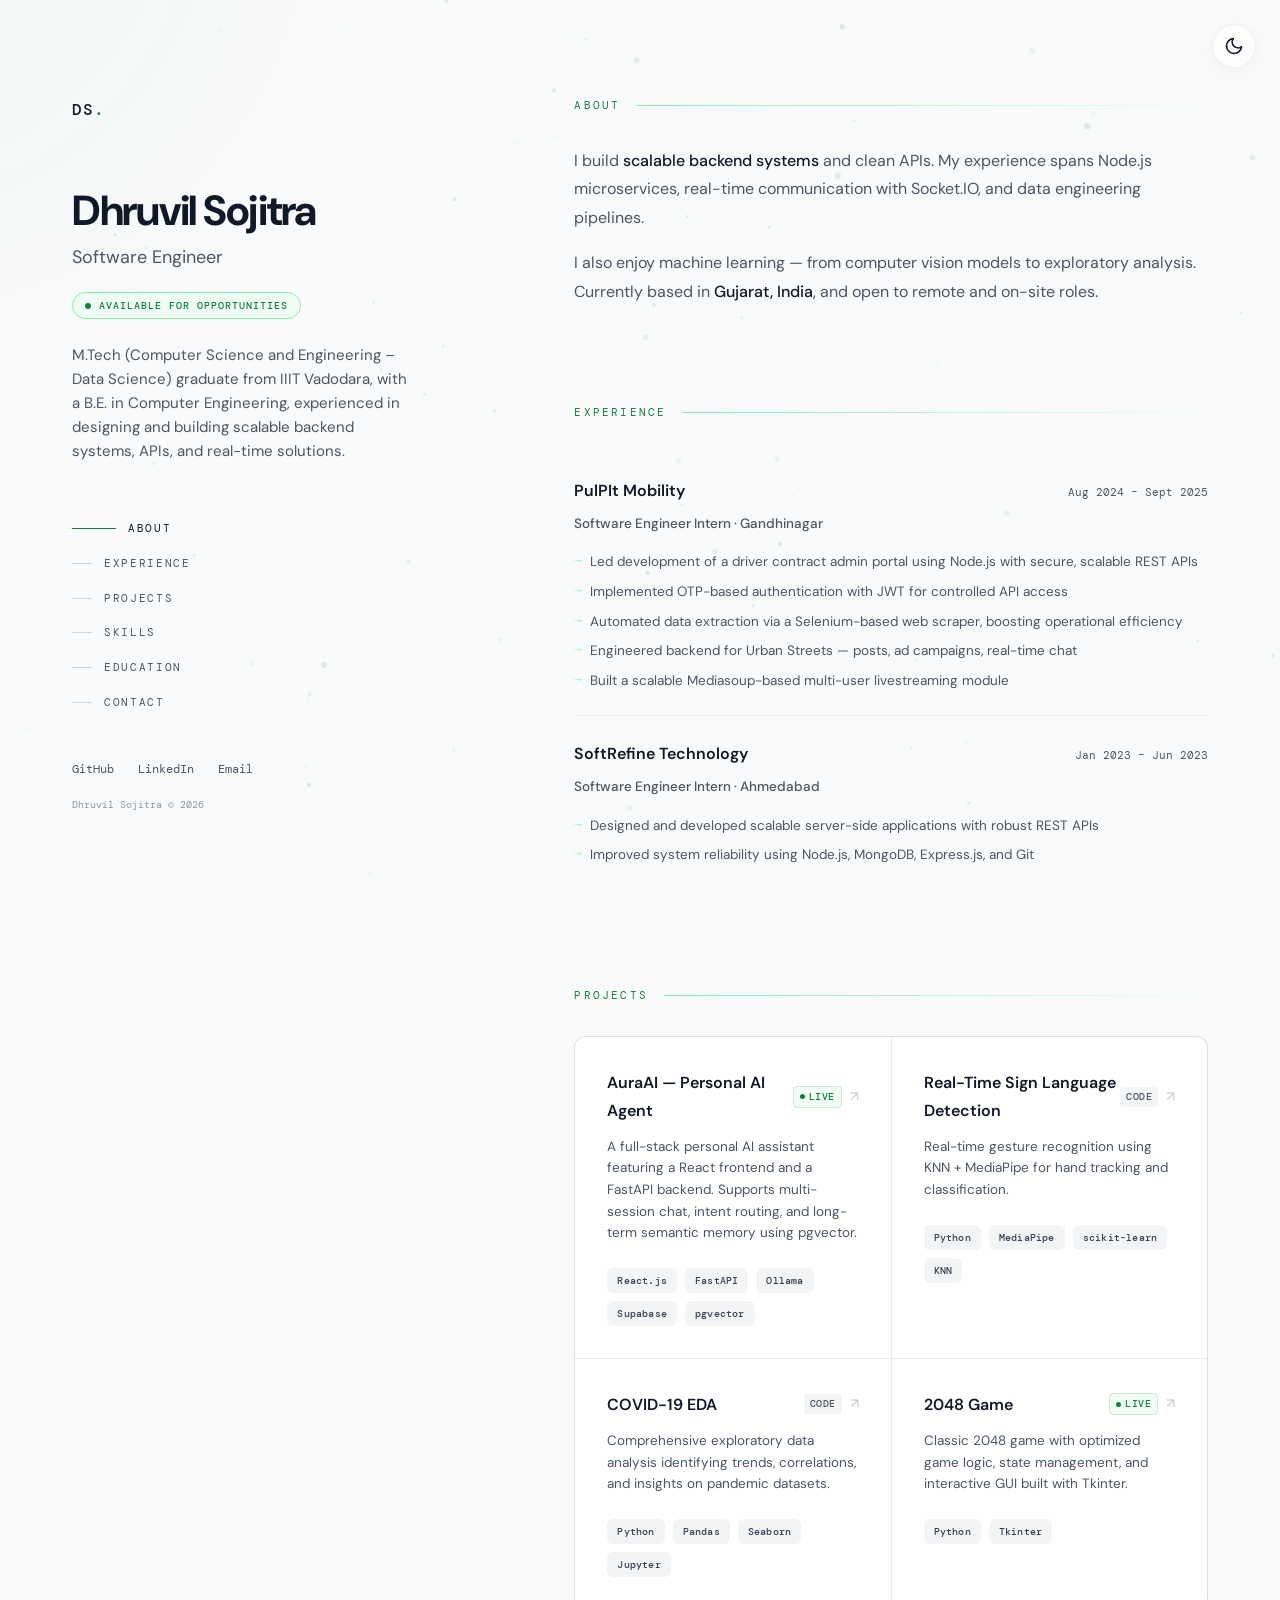
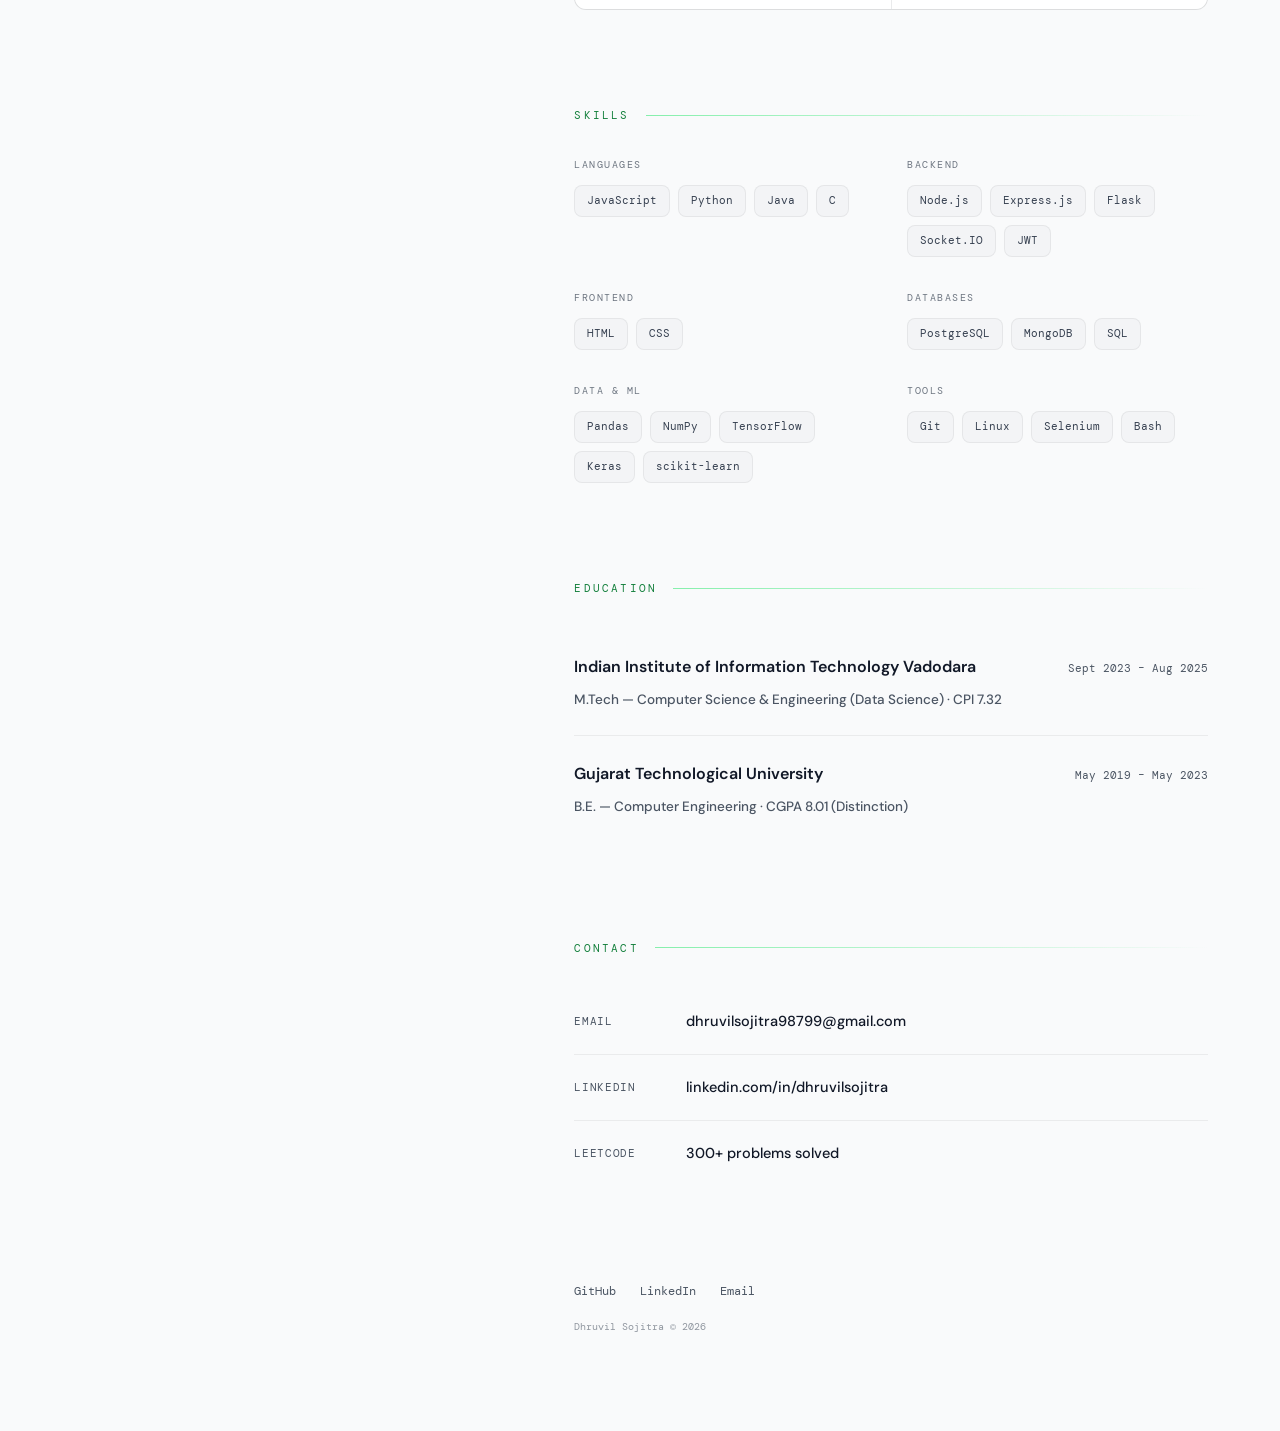
==== commit 75f0e128: "feat: add custom SVG favicon to site header" ====
--- a/index.html
+++ b/index.html
@@ -5,6 +5,7 @@
   <meta charset="UTF-8">
   <meta name="viewport" content="width=device-width, initial-scale=1.0">
   <title>Dhruvil Sojitra — Software Engineer</title>
+  <link rel="icon" type="image/svg+xml" href="favicon.svg">
   <link
     href="https://fonts.googleapis.com/css2?family=DM+Sans:ital,opsz,wght@0,300;0,400;0,500;0,700;1,300&family=DM+Mono:wght@300;400;500&display=swap"
     rel="stylesheet">
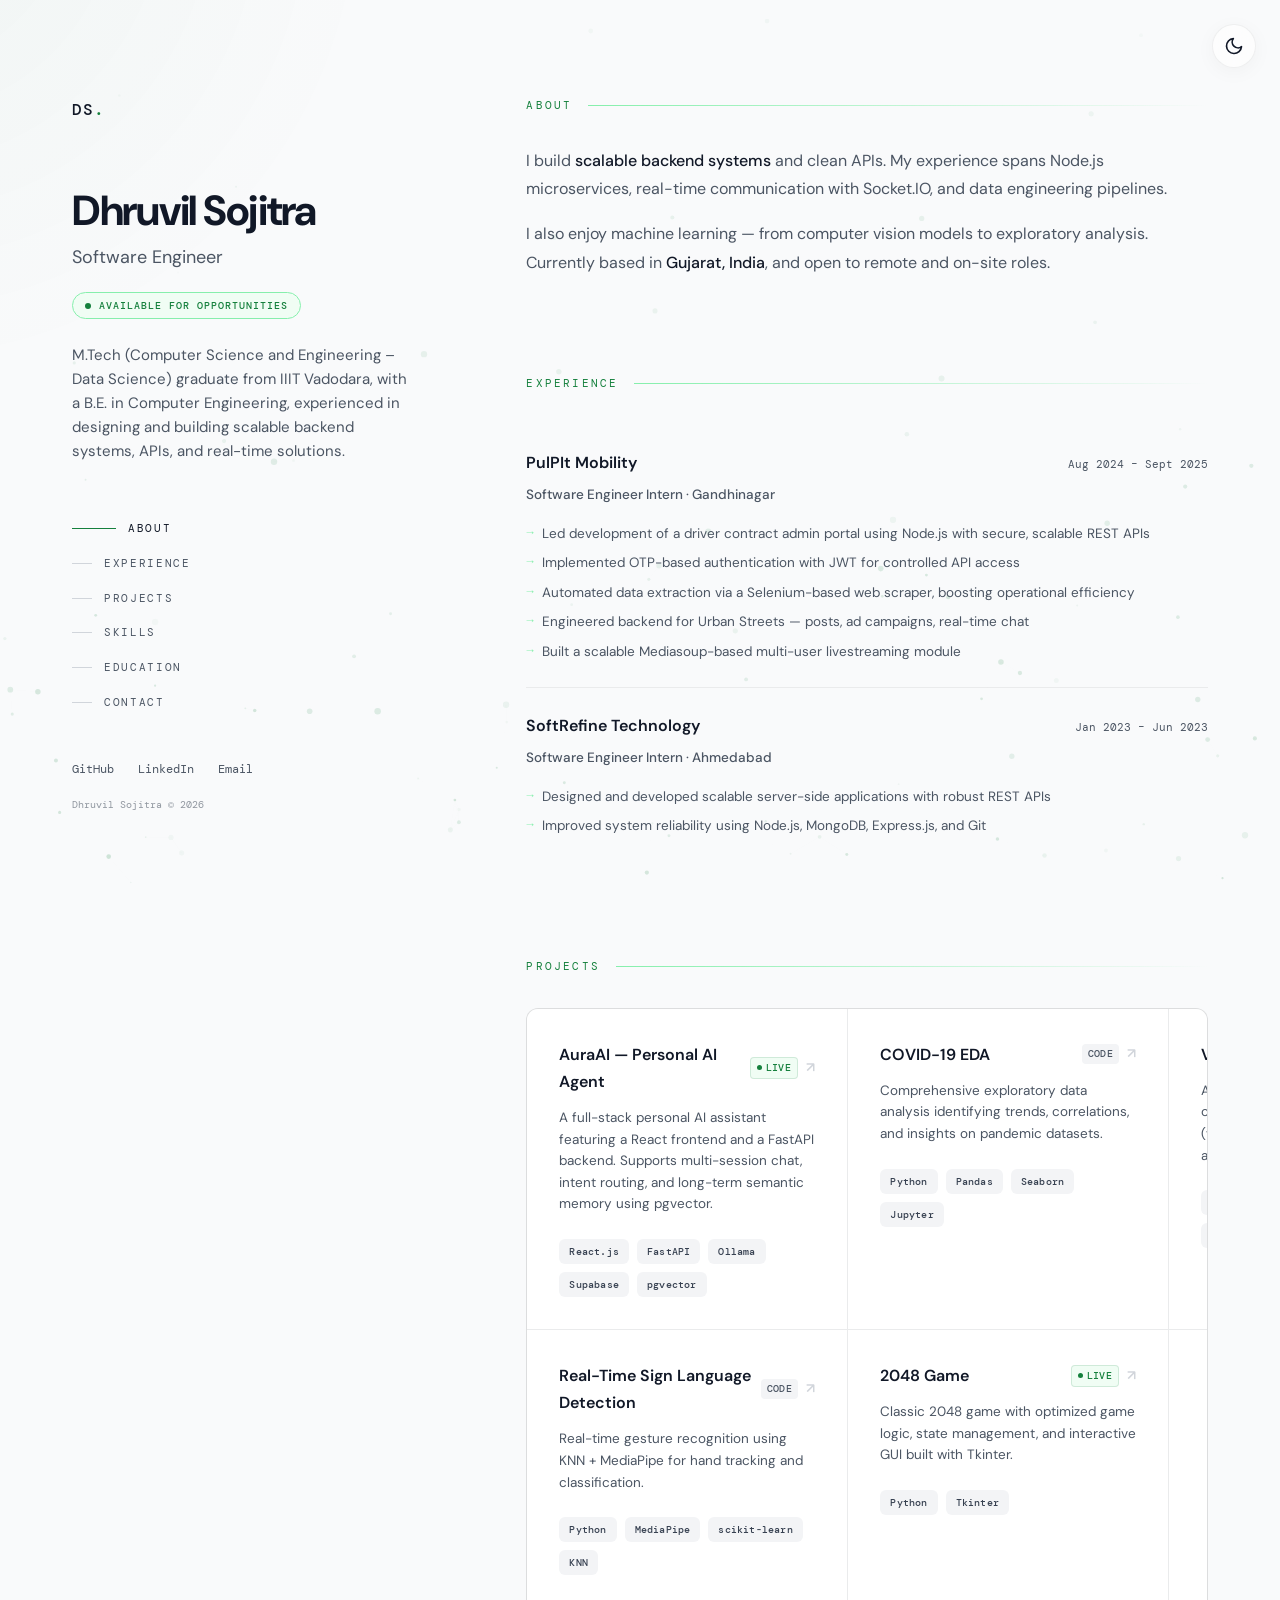
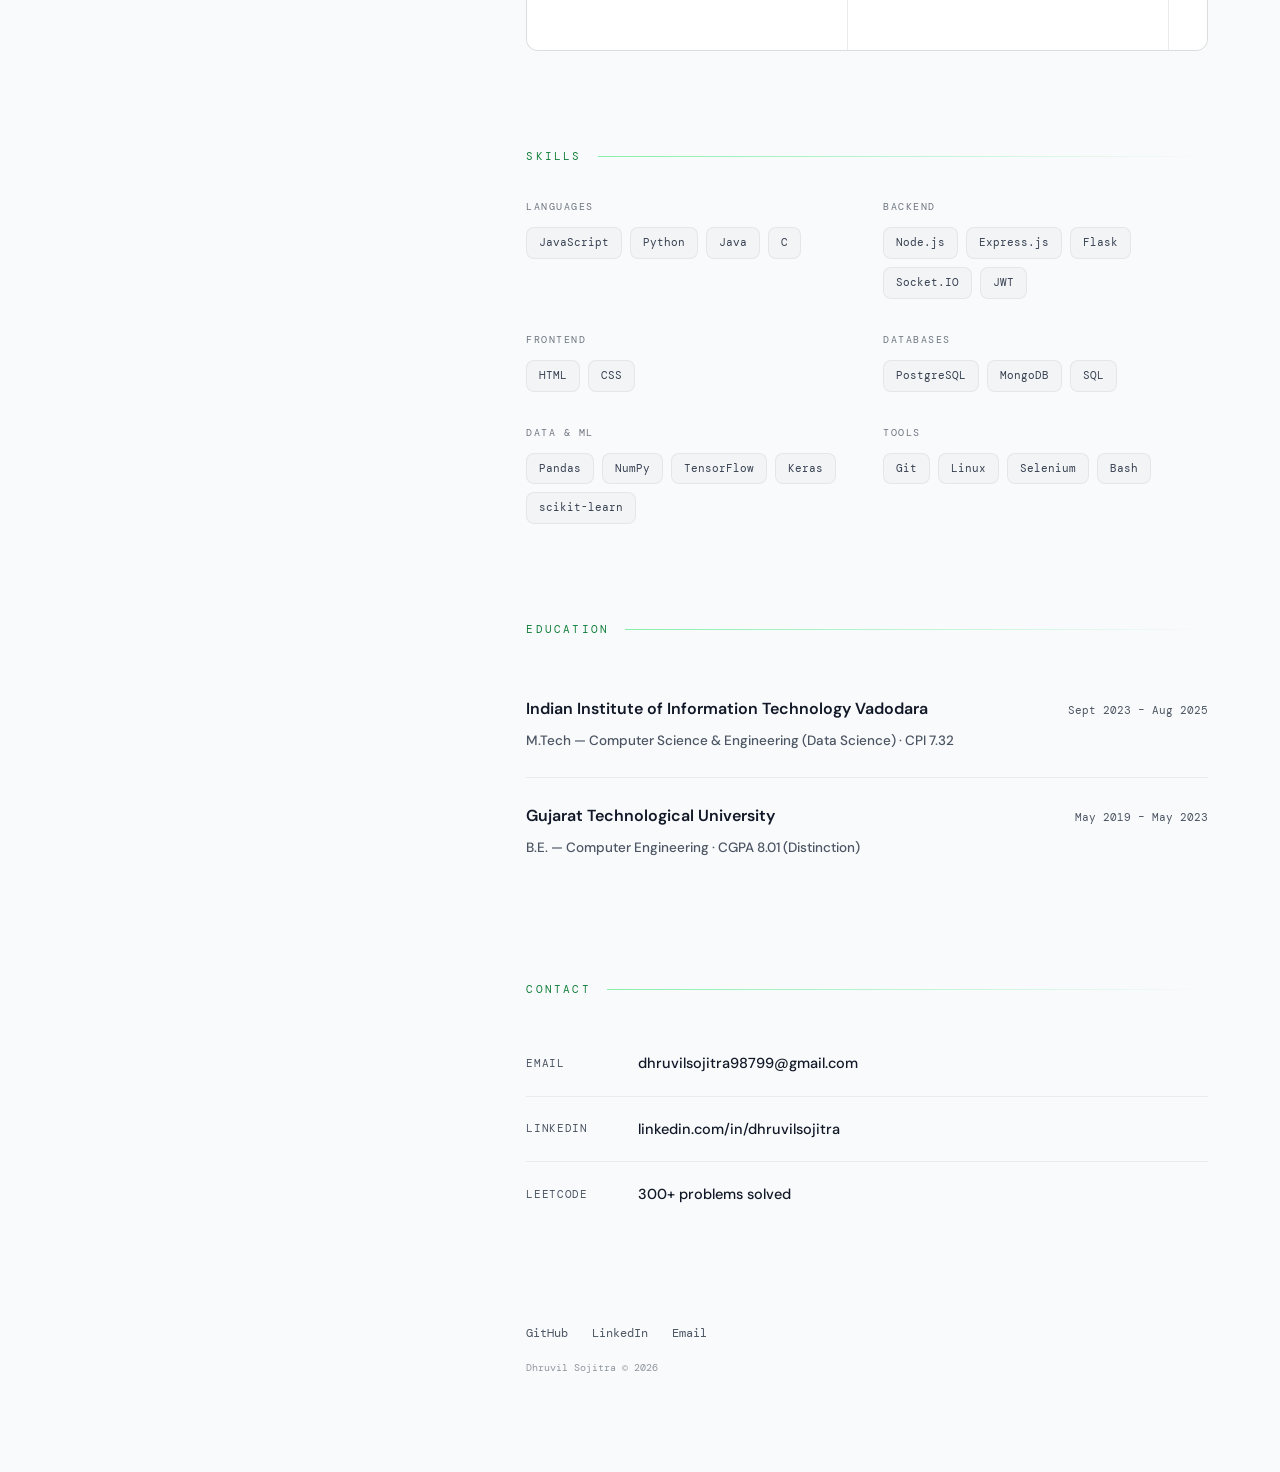
==== commit d1f2f5f5: "feat: add VisuML Studio project and update project grid to a horizontal scrollable layout" ====
--- a/index.html
+++ b/index.html
@@ -218,22 +218,38 @@
 
 
 
-          <a class="project-card" href="https://2048-web-eight.vercel.app" target="_blank">
-            <div class="project-name">
-              <span>2048 Game</span>
-              <div class="project-link-meta">
-                <span class="link-type live-tag"><span class="live-dot"></span>Live</span>
-                <span class="project-arrow">↗</span>
-              </div>
-            </div>
-            <p class="project-desc">Classic 2048 game with optimized game logic, state management, and interactive GUI
-              built with Tkinter.</p>
-            <div class="project-stack">
-              <span class="tag">Python</span>
-              <span class="tag">Tkinter</span>
-            </div>
-          </a>
-        </div>
+            <a class="project-card" href="https://2048-web-eight.vercel.app" target="_blank">
+              <div class="project-name">
+                <span>2048 Game</span>
+                <div class="project-link-meta">
+                  <span class="link-type live-tag"><span class="live-dot"></span>Live</span>
+                  <span class="project-arrow">↗</span>
+                </div>
+              </div>
+              <p class="project-desc">Classic 2048 game with optimized game logic, state management, and interactive GUI
+                built with Tkinter.</p>
+              <div class="project-stack">
+                <span class="tag">Python</span>
+                <span class="tag">Tkinter</span>
+              </div>
+            </a>
+            <a class="project-card" href="https://visu-ml-studio.vercel.app" target="_blank">
+              <div class="project-name">
+                <span>VisuML Studio</span>
+                <div class="project-link-meta">
+                  <span class="link-type live-tag"><span class="live-dot"></span>Live</span>
+                  <span class="project-arrow">↗</span>
+                </div>
+              </div>
+              <p class="project-desc">An interactive visualizer for learning ML concepts by playing. Built purely with AI (vibe coded) for modern web aesthetics.</p>
+              <div class="project-stack">
+                <span class="tag">AI Generated</span>
+                <span class="tag">Vibe Coded</span>
+                <span class="tag">Interactive</span>
+              </div>
+            </a>
+            <div class="project-card" style="pointer-events: none;"></div>
+          </div>
       </section>
 
       <section id="skills">
--- a/styles.css
+++ b/styles.css
@@ -141,7 +141,7 @@
   height: 100%;
   pointer-events: none;
   z-index: 0;
-  opacity: 0.4;
+  opacity: 0.6;
 }
 
 /* ─── LAYOUT CONTAINER ─── */
@@ -449,14 +449,30 @@
 
 
 /* ─── PROJECTS ─── */
+/* ─── PROJECTS ─── */
 .projects-grid {
   display: grid;
-  grid-template-columns: repeat(auto-fill, minmax(280px, 1fr));
+  grid-template-rows: repeat(2, 1fr);
+  grid-auto-columns: minmax(320px, 1fr);
+  grid-auto-flow: column;
   gap: 1px;
   border: 1px solid var(--border);
   border-radius: 12px;
-  overflow: hidden;
+  overflow-x: auto;
+  scroll-snap-type: x mandatory;
+  -webkit-overflow-scrolling: touch;
+  scrollbar-width: none;
   background: var(--border);
+  transition: padding-top 0.25s ease, margin-top 0.25s ease;
+}
+
+.projects-grid::-webkit-scrollbar {
+  display: none;
+}
+
+.projects-grid:has(.project-card:hover) {
+  padding-top: 2px;
+  margin-top: -2px;
 }
 
 .project-card {
@@ -468,6 +484,7 @@
   position: relative;
   transition: background 0.25s, transform 0.25s, box-shadow 0.25s;
   overflow: hidden;
+  scroll-snap-align: start;
 }
 
 .project-card::before {
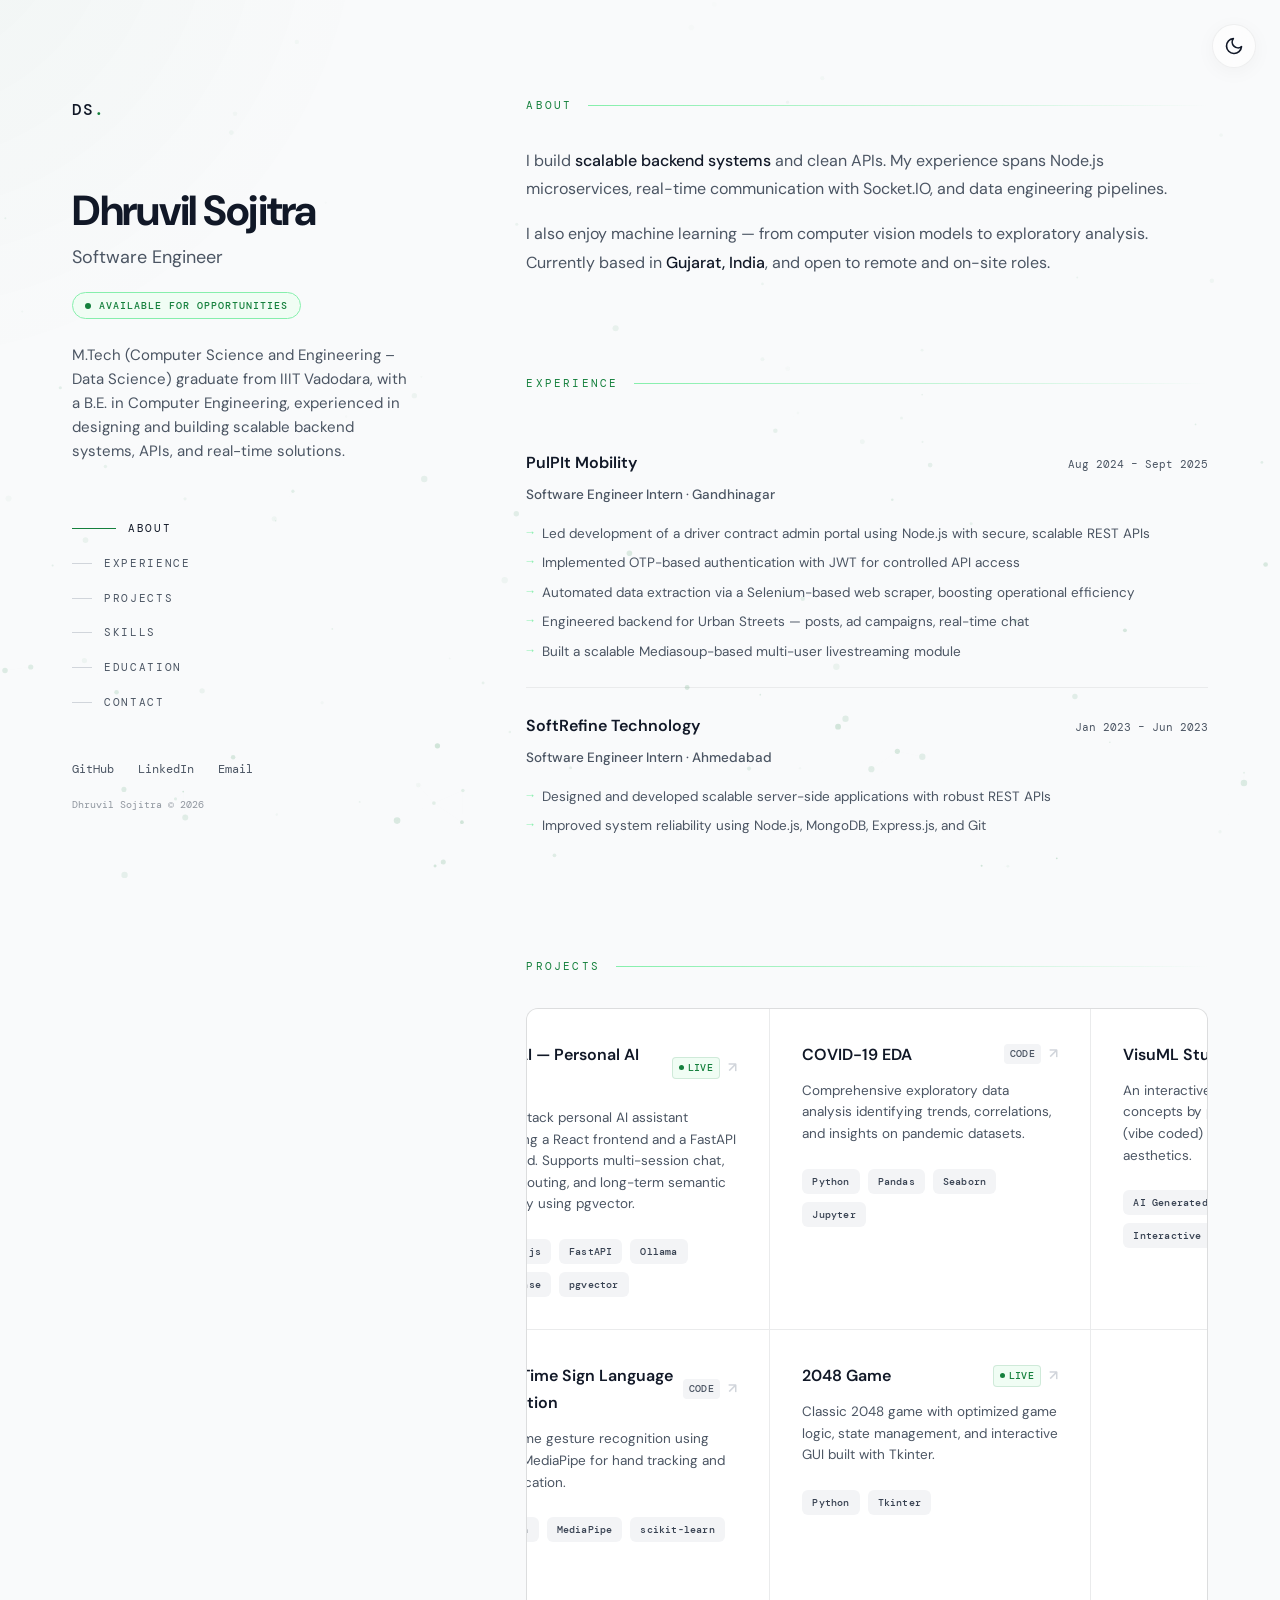
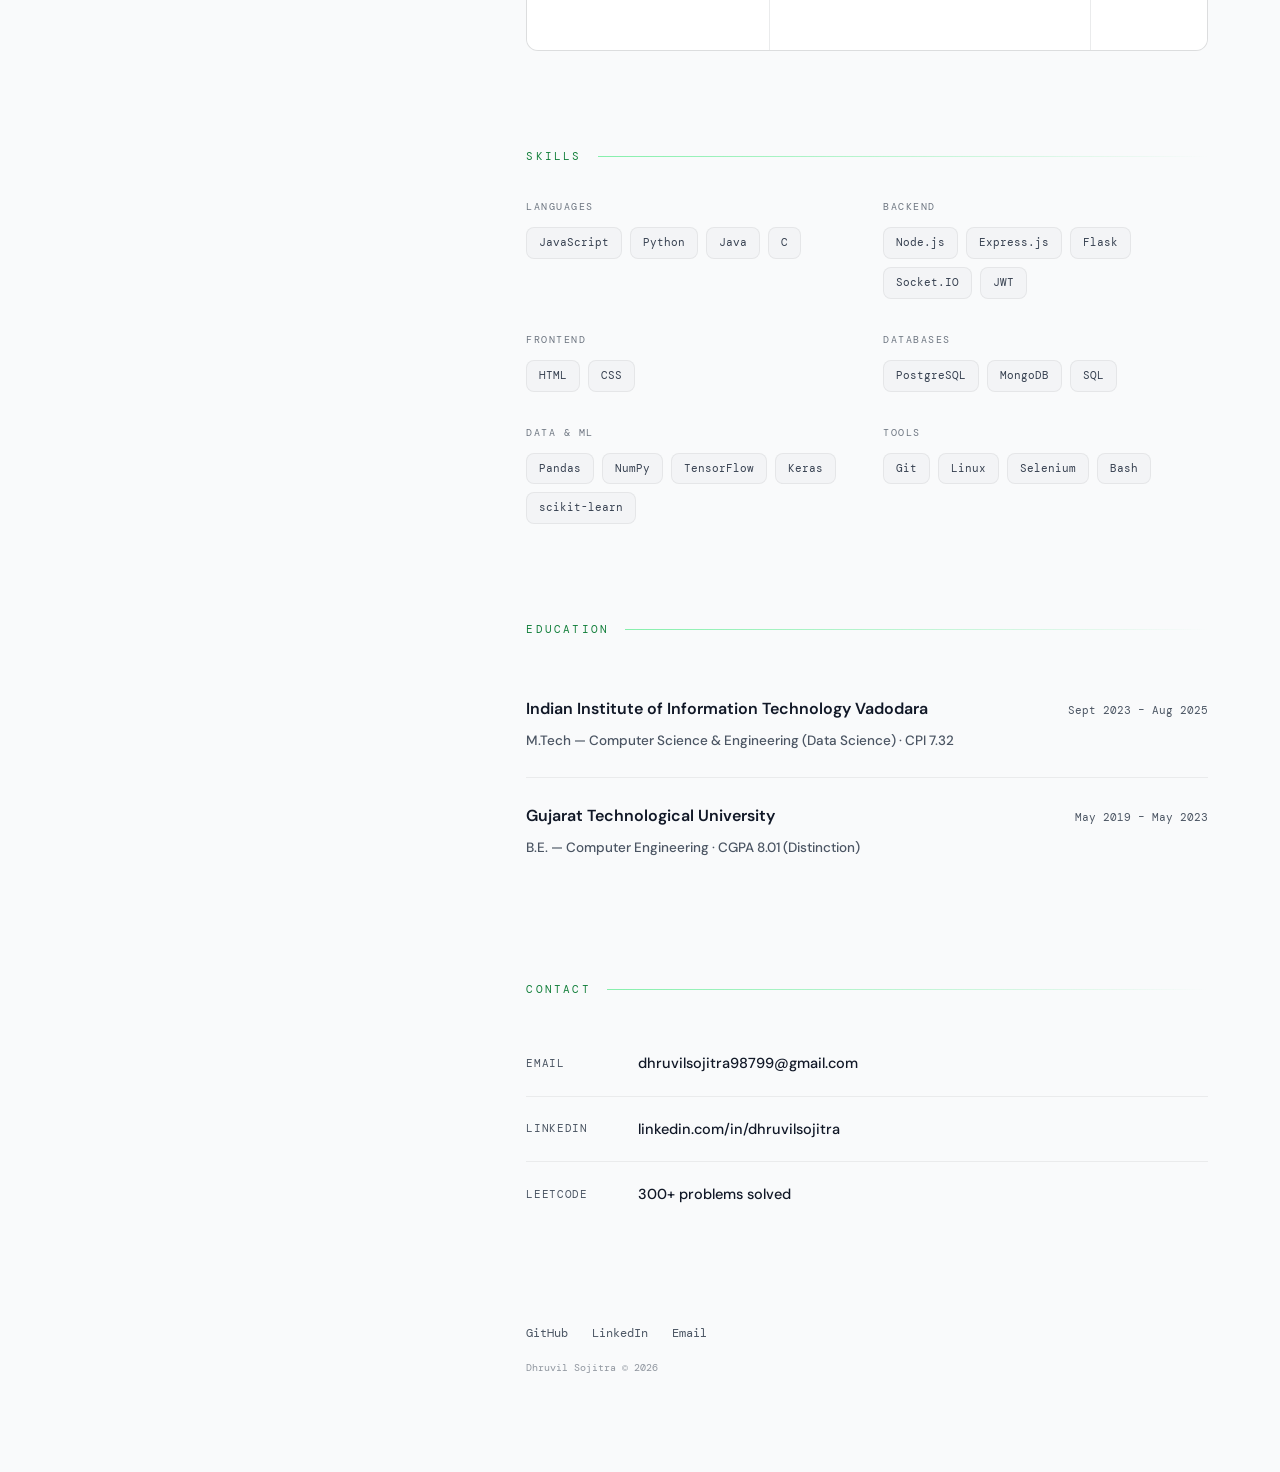
==== commit 8e57a6fc: "feat: implement infinite auto-scrolling and drag-to-scroll functionality for the projects grid" ====
--- a/index.html
+++ b/index.html
@@ -365,7 +365,7 @@
     </main>
   </div>
 
-  <script src="script.js"></script>
+  <script src="script.js?v=2"></script>
 </body>
 
 </html>
--- a/styles.css
+++ b/styles.css
@@ -464,6 +464,11 @@
   scrollbar-width: none;
   background: var(--border);
   transition: padding-top 0.25s ease, margin-top 0.25s ease;
+  cursor: grab;
+}
+
+.projects-grid:active {
+  cursor: grabbing;
 }
 
 .projects-grid::-webkit-scrollbar {
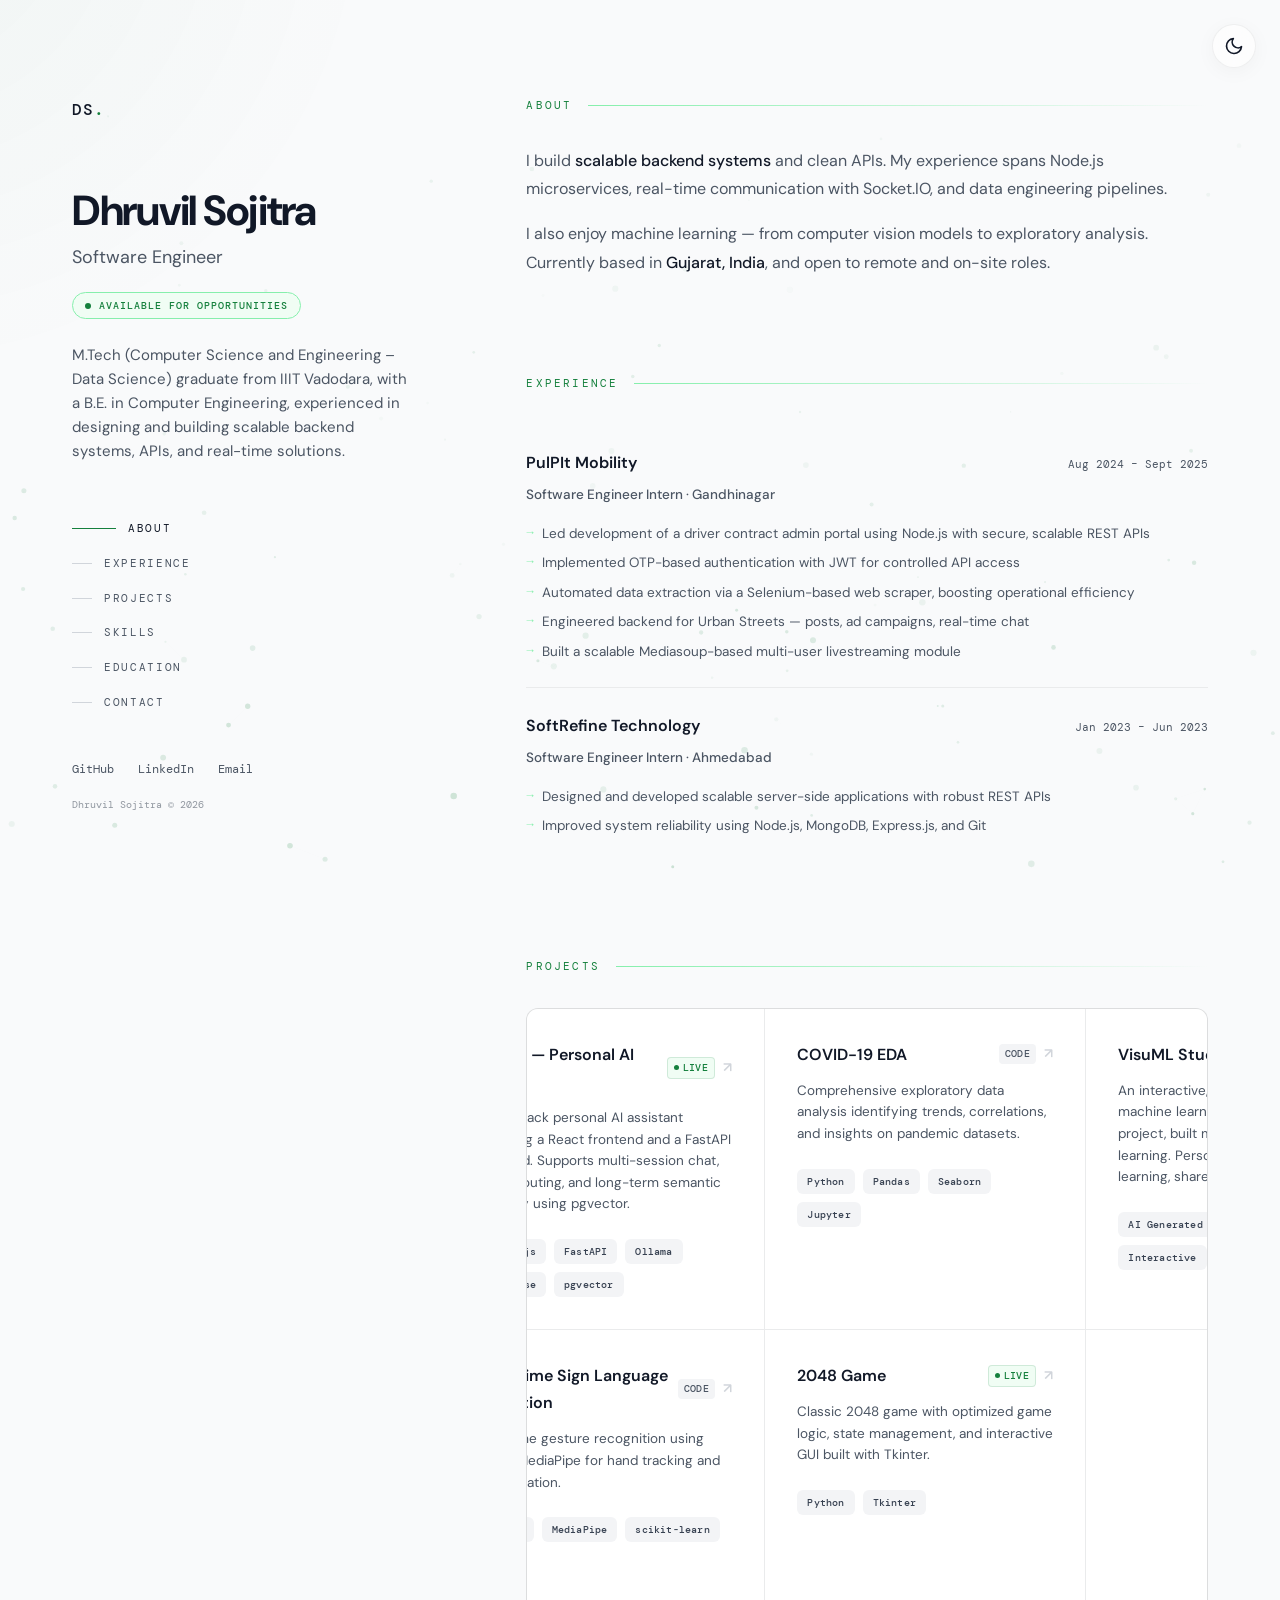
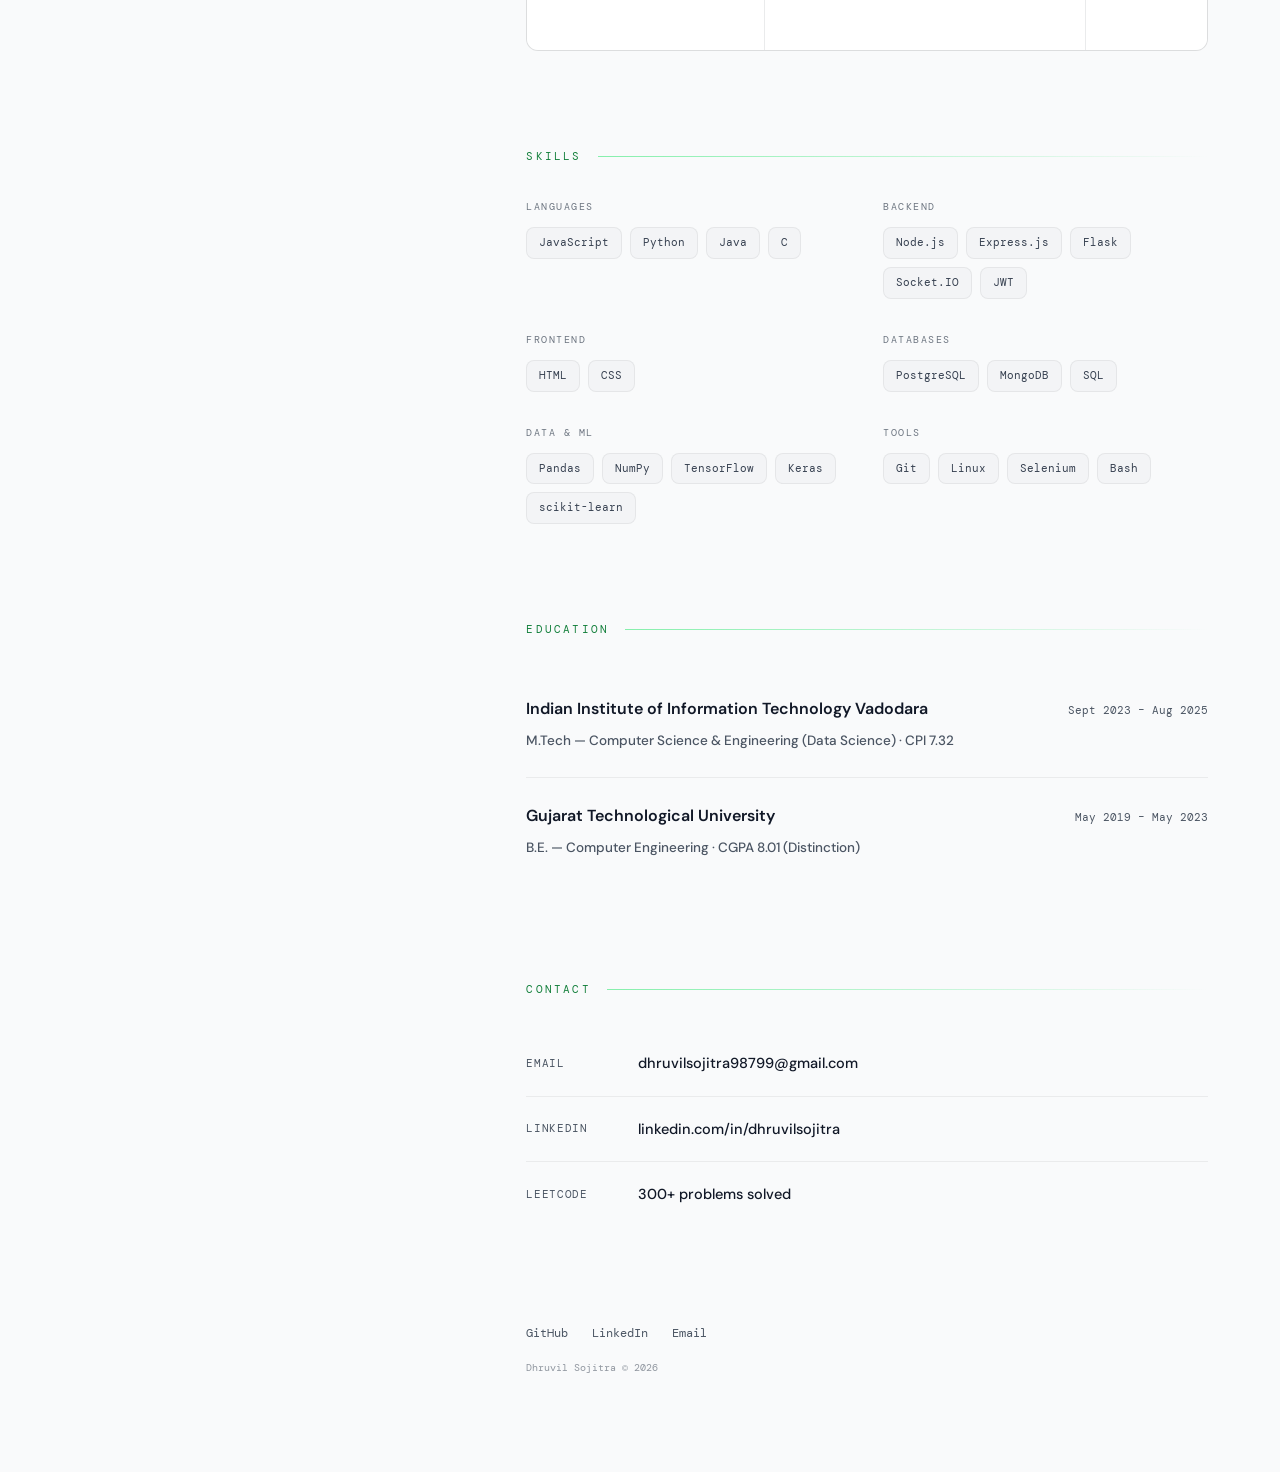
==== commit 7c7f48c9: "docs: update VisuML Studio description" ====
--- a/index.html
+++ b/index.html
@@ -241,7 +241,7 @@
                   <span class="project-arrow">↗</span>
                 </div>
               </div>
-              <p class="project-desc">An interactive visualizer for learning ML concepts by playing. Built purely with AI (vibe coded) for modern web aesthetics.</p>
+              <p class="project-desc">An interactive, visual reference for machine learning — one person's project, built module by module while learning. Personal project — built for learning, shared for fun.</p>
               <div class="project-stack">
                 <span class="tag">AI Generated</span>
                 <span class="tag">Vibe Coded</span>
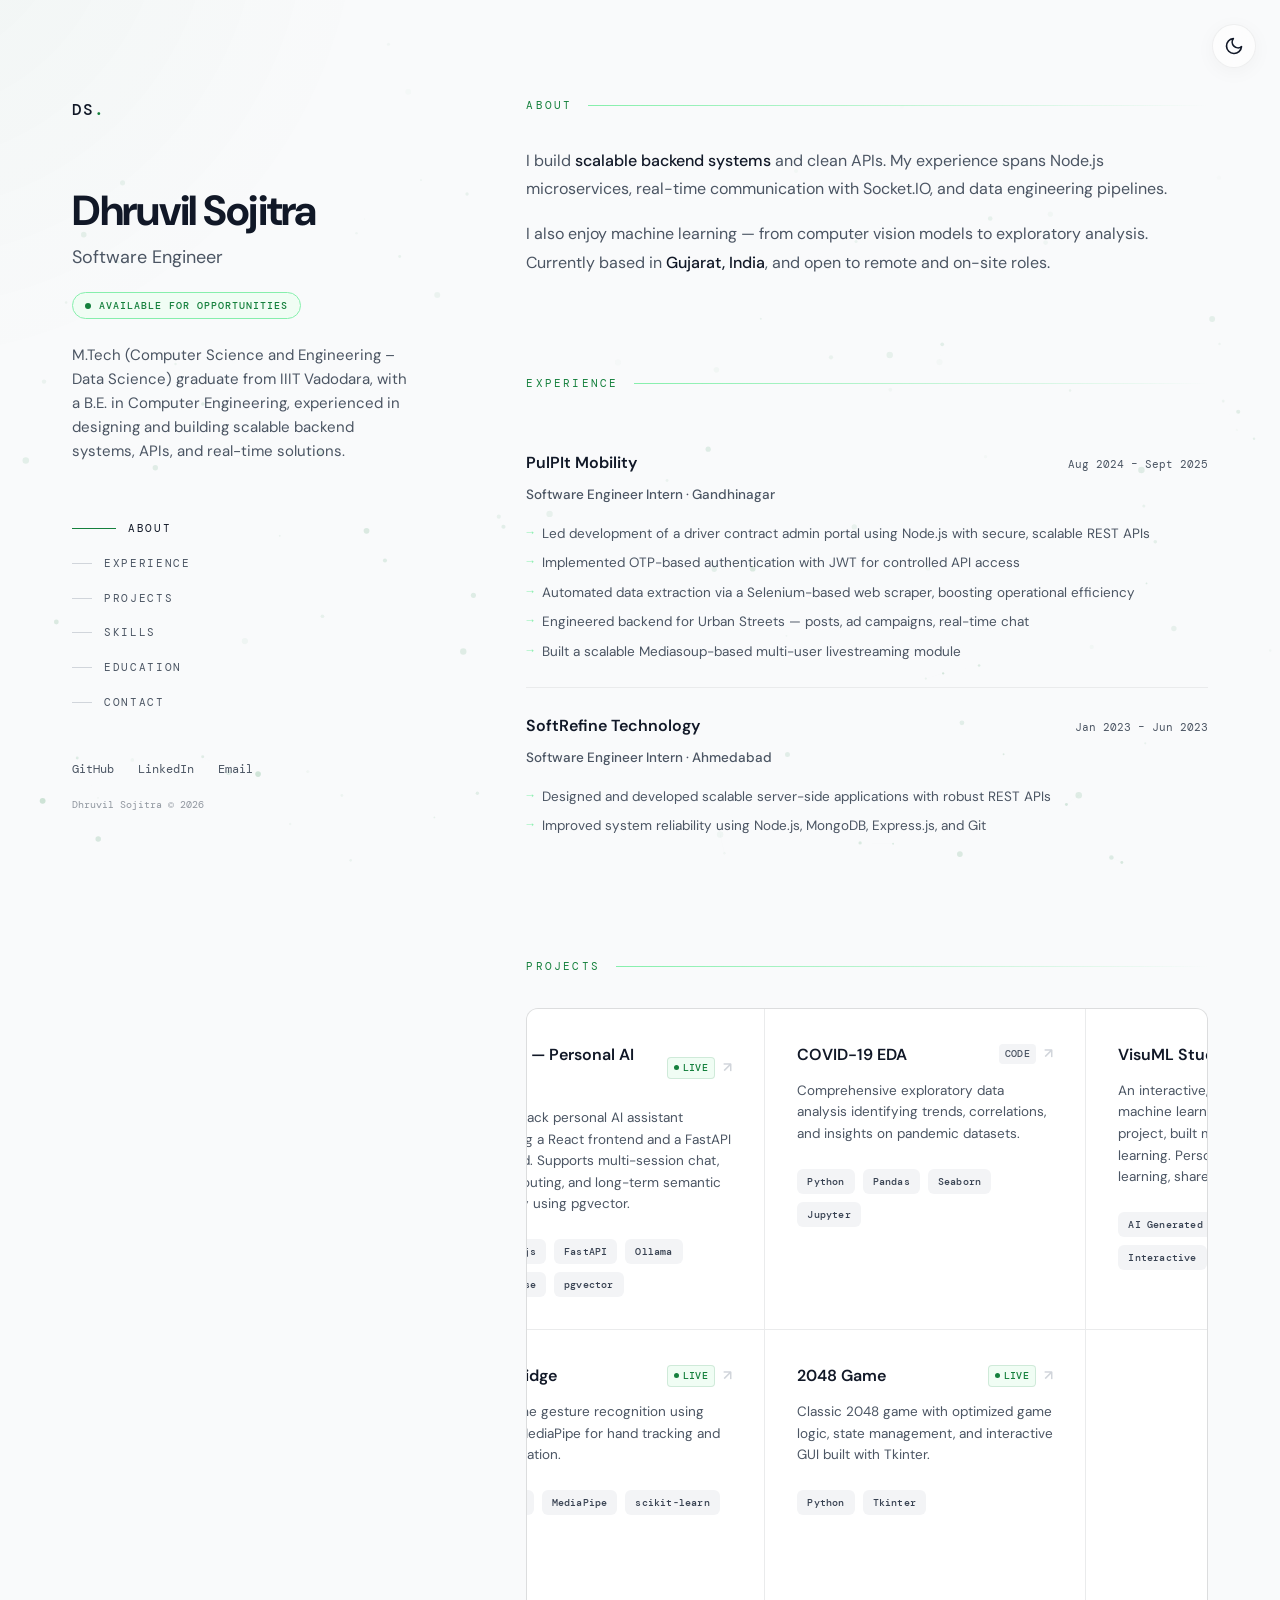
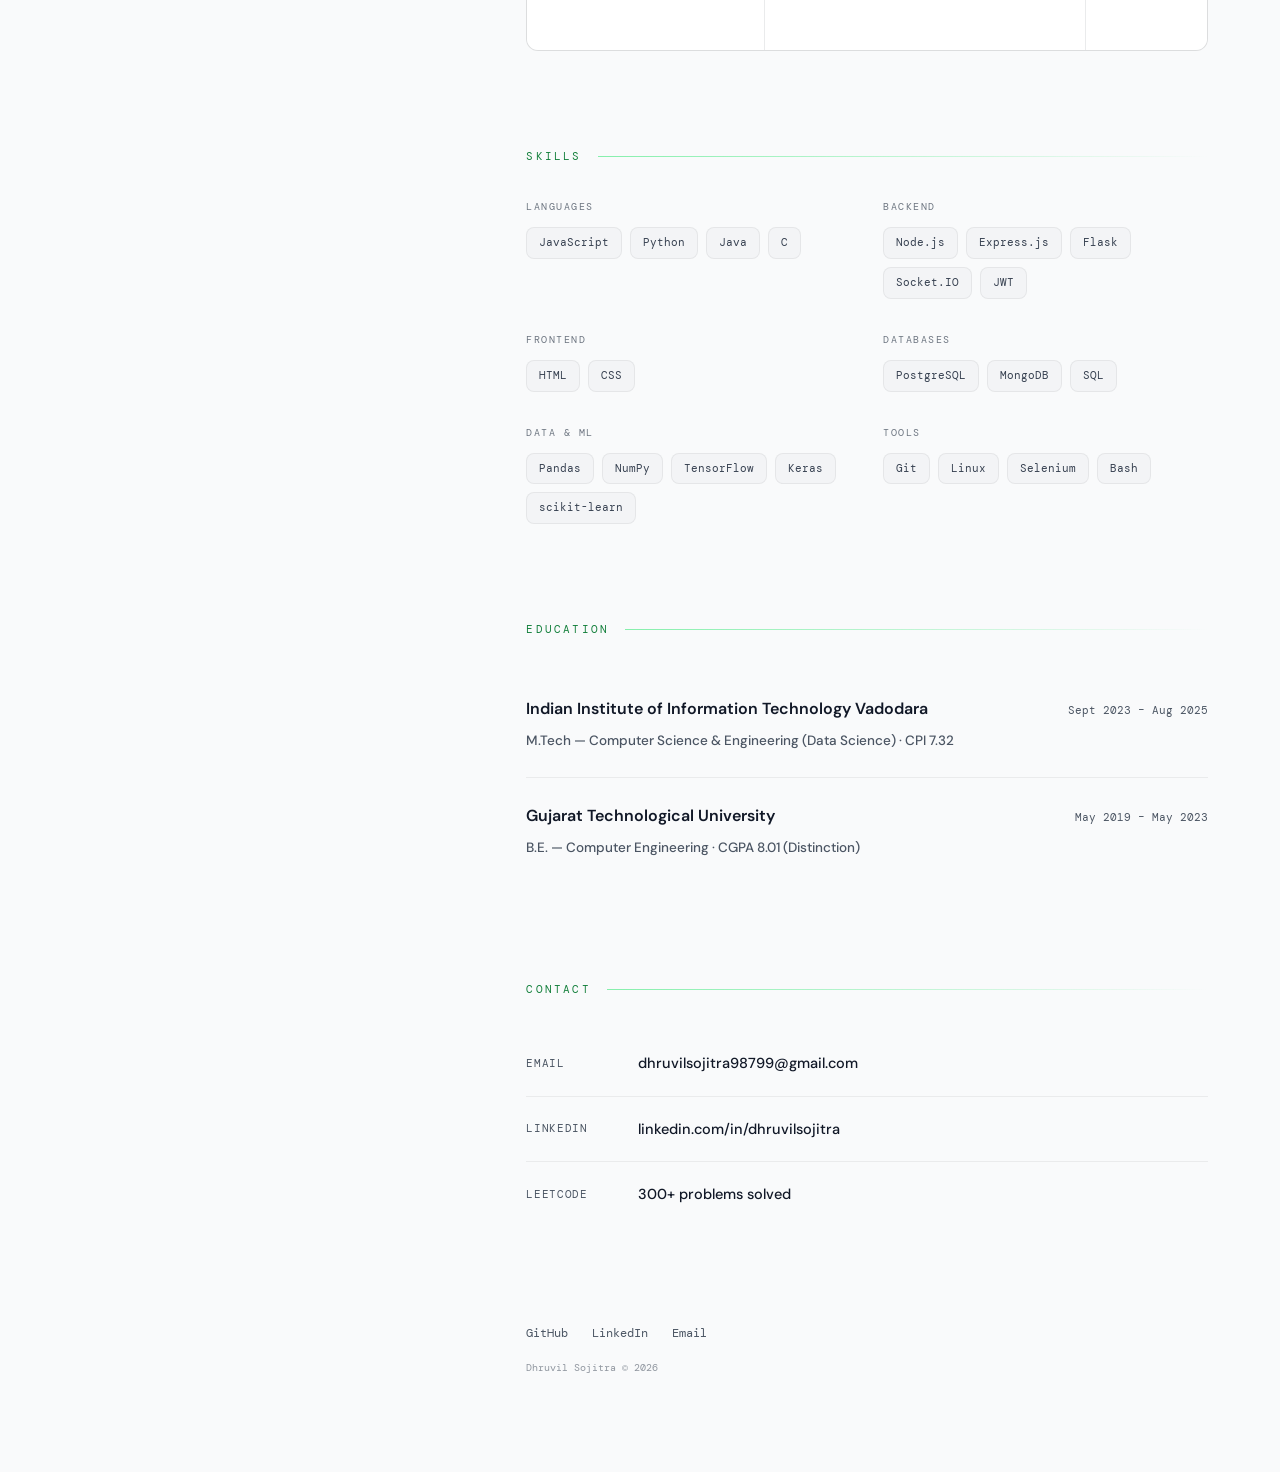
==== commit 5b202f86: "feat: update SignBridge project link and add VS Code live server configuration" ====
--- a/index.html
+++ b/index.html
@@ -178,12 +178,12 @@
               <span class="tag">pgvector</span>
             </div>
           </a>
-          <a class="project-card" href="https://github.com/SojitraDhruvil/SIgn-Language-detaction-using-KNN"
+          <a class="project-card" href="https://sign-language-app-frontend.vercel.app"
             target="_blank">
             <div class="project-name">
-              <span>Real-Time Sign Language Detection</span>
+              <span>SignBridge</span>
               <div class="project-link-meta">
-                <span class="link-type">Code</span>
+                <span class="link-type live-tag"><span class="live-dot"></span>Live</span>
                 <span class="project-arrow">↗</span>
               </div>
             </div>
